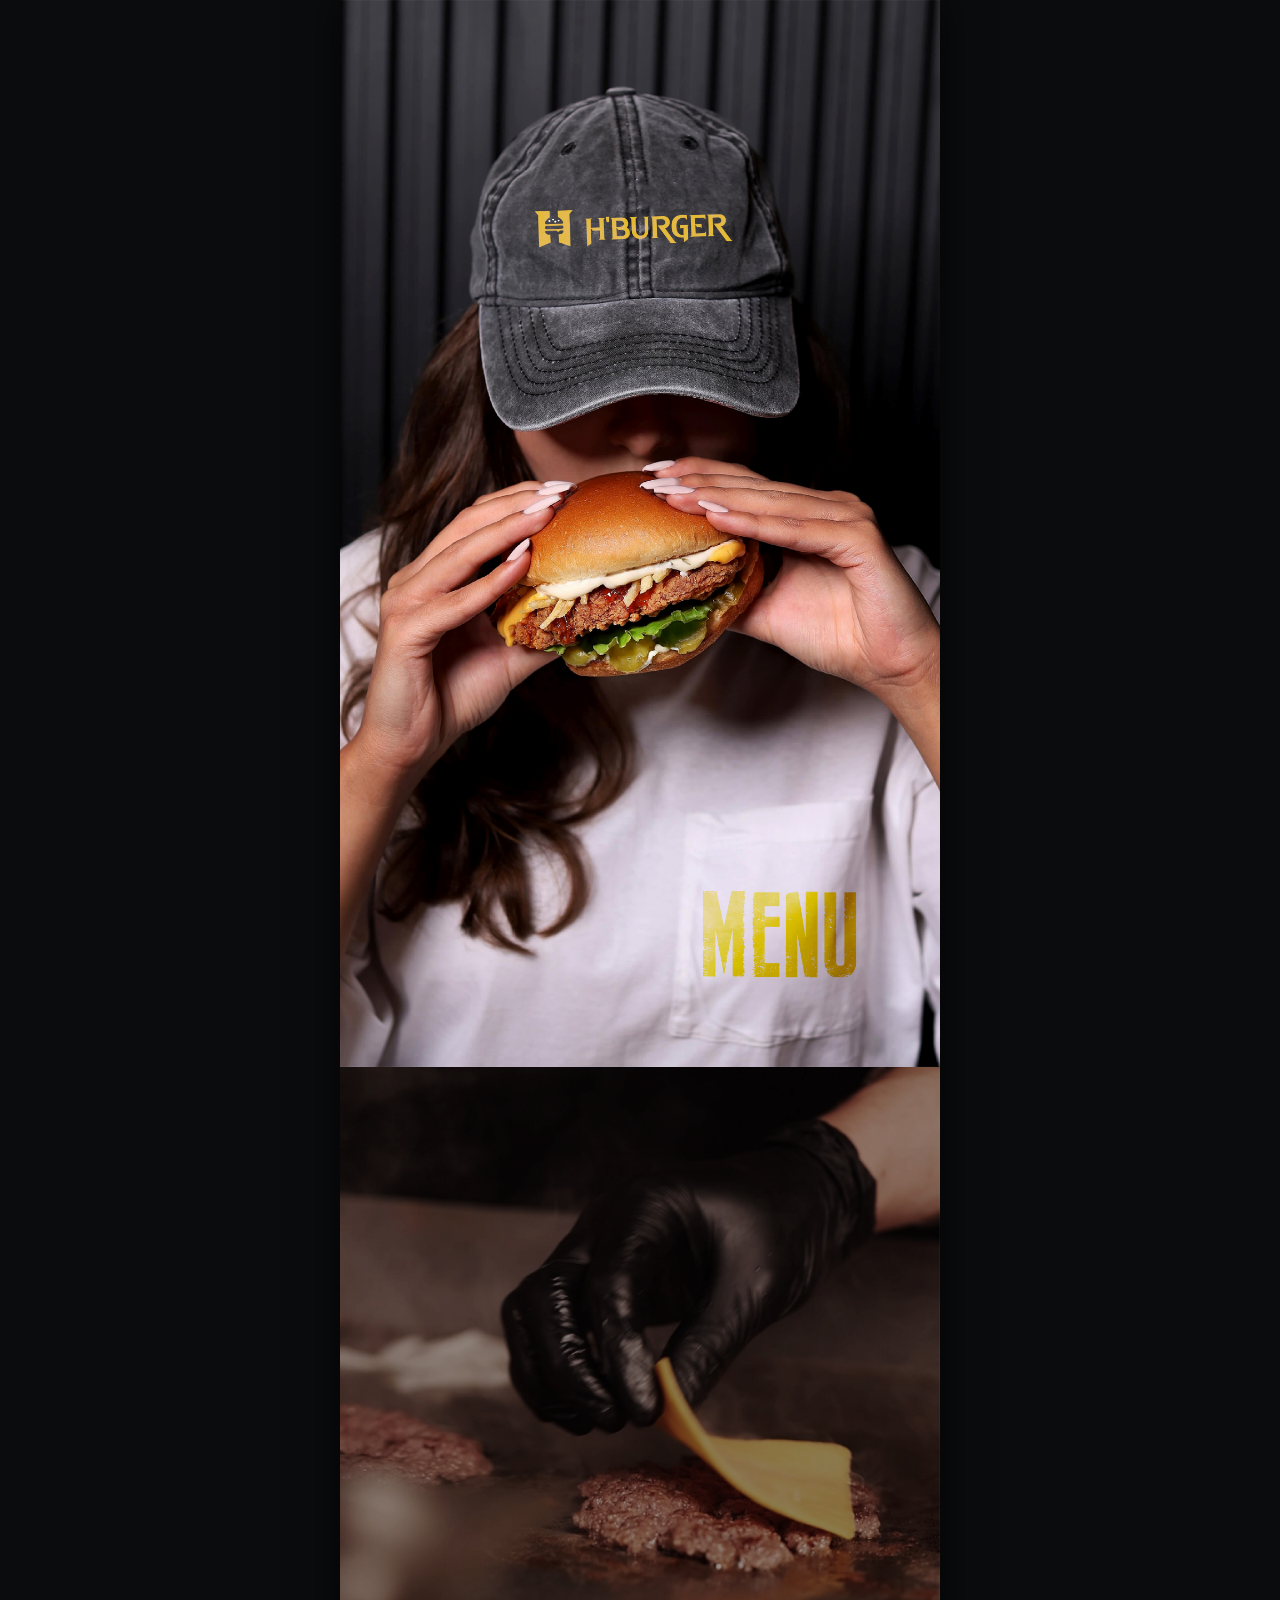
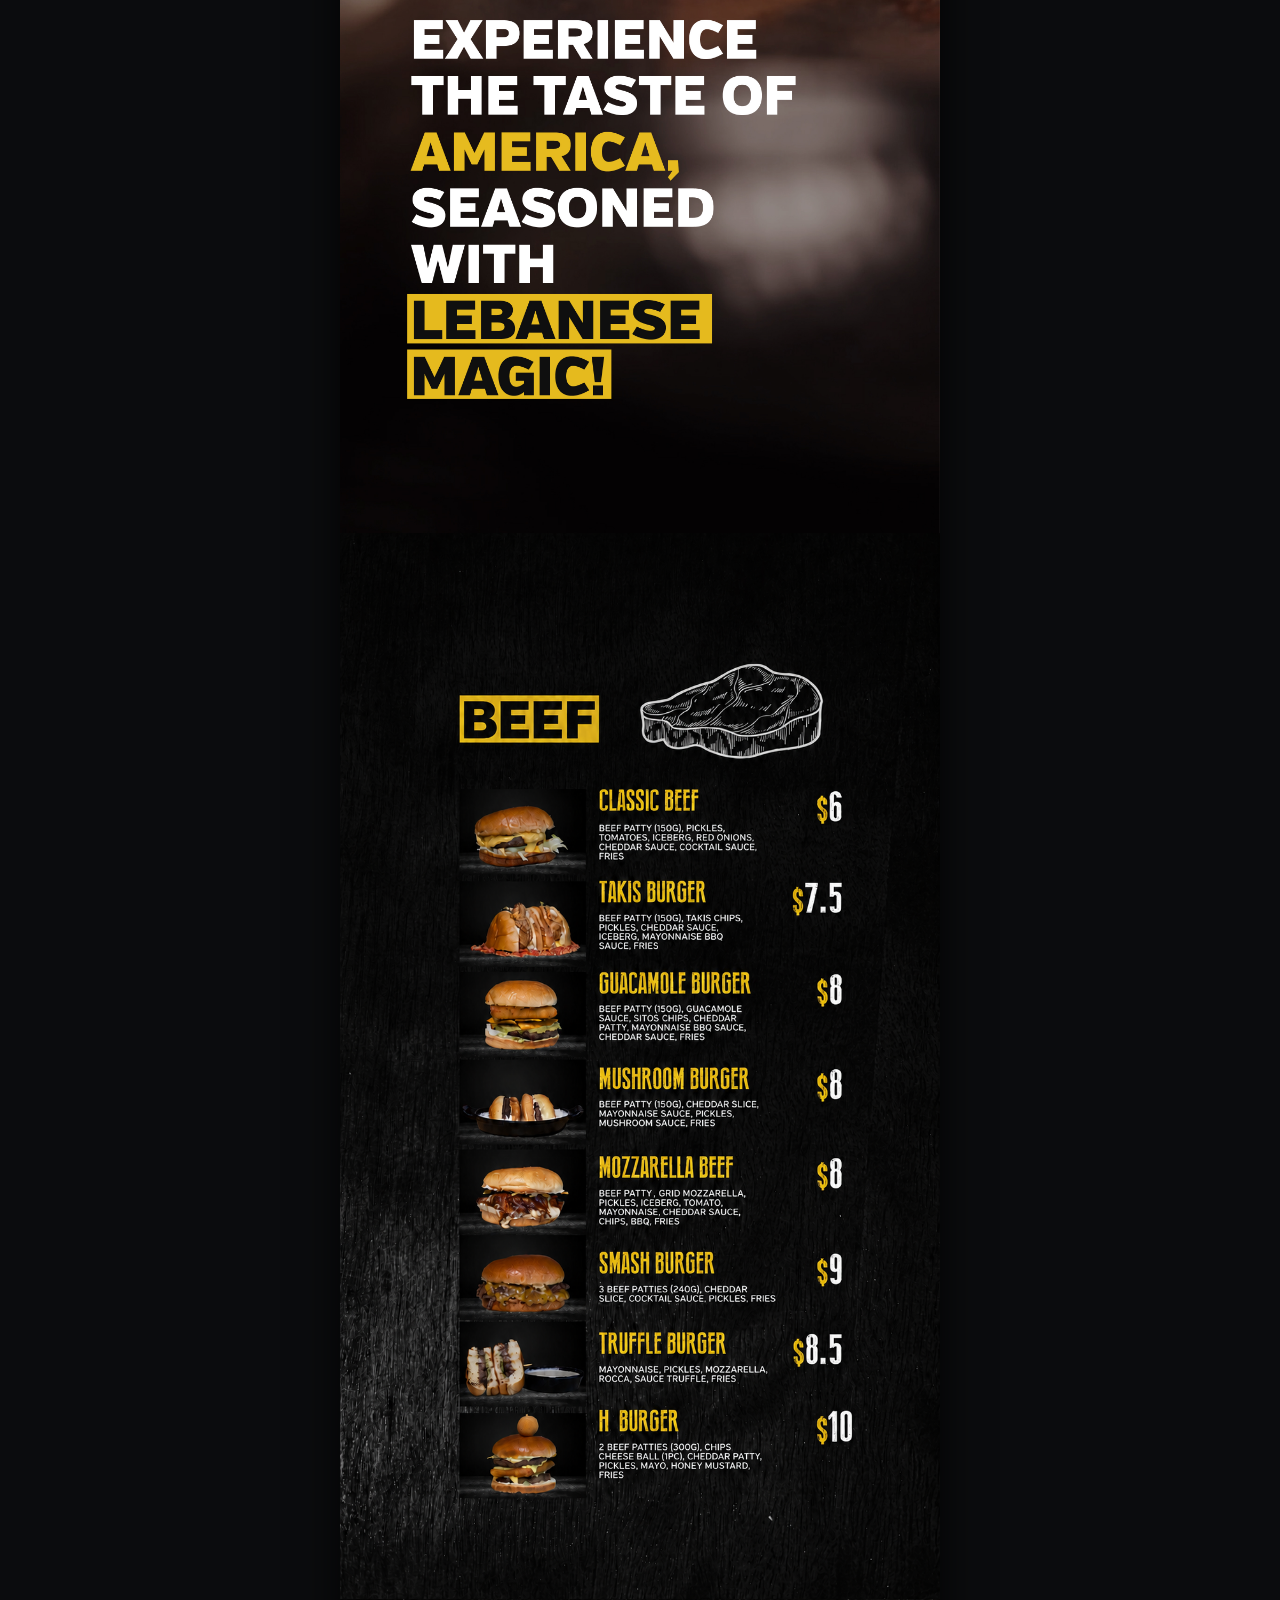
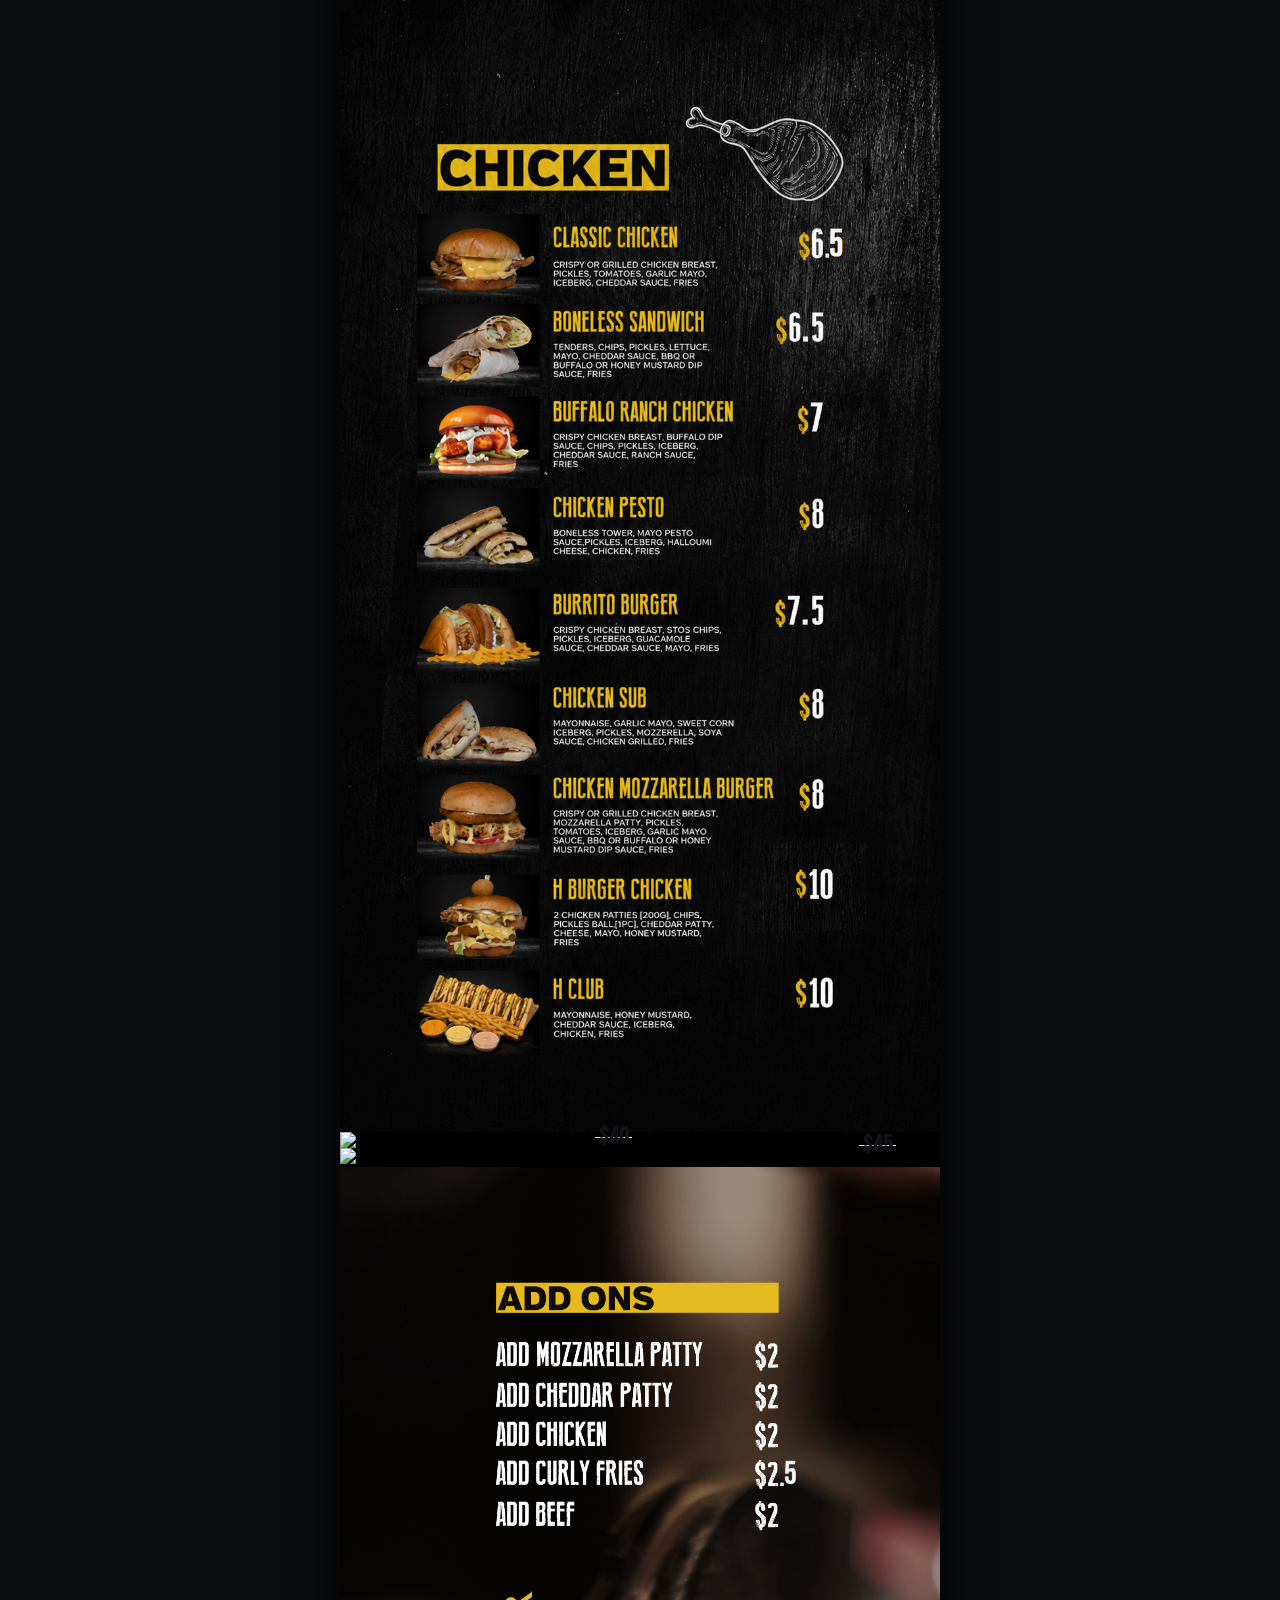
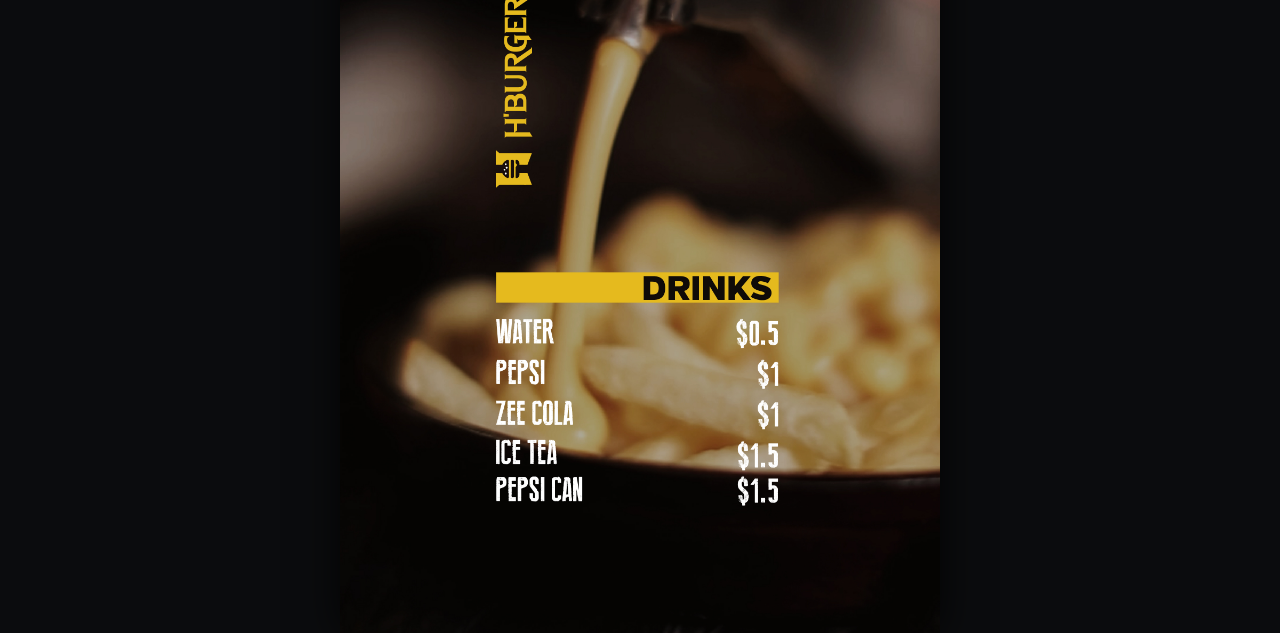
==== index.html @ 58acf90d "Upload H Burger digital menu and table QR generator" ====
<!DOCTYPE html>
<html lang="en">
<head>
  <meta charset="UTF-8">
  <meta name="viewport" content="width=device-width, initial-scale=1.0">
  <title>H BURGER | Menu</title>
  <meta name="description" content="H Burger Menu">
  <link rel="preconnect" href="https://fonts.googleapis.com">
  <link rel="preconnect" href="https://fonts.gstatic.com" crossorigin>
  <link href="https://fonts.googleapis.com/css2?family=Bebas+Neue&display=swap" rel="stylesheet">
  <link rel="stylesheet" href="styles.css">
</head>
<body>

  <!-- Clean Vertical Menu Image Stream -->
  <main class="menu-feed">
    <!-- Story 1 -->
    <img src="images/story-01.jpg.jpeg" alt="H Burger Menu 1" onclick="openZoom(this.src)" loading="eager">
    
    <!-- Story 2 -->
    <img src="images/story-02.jpg.jpeg" alt="H Burger Menu 2" onclick="openZoom(this.src)" loading="eager">
    
    <!-- Story 3: Clean original image -->
    <img src="images/story-03.jpg.jpeg" alt="H Burger Menu 3" onclick="openZoom(this.src)" loading="eager">

    <!-- Story 4: Chicken Section (New high-res picture with native $6.5, $10 prices) -->
    <img src="images/story-04.jpg.jpeg" alt="H Burger Menu 4 (Chicken)" onclick="openZoom(this.src)" loading="eager">
    
    <!-- Story 5: Combos with Happy Box ($40) & Burger Tower ($45) overlays -->
    <div class="img-container">
      <img src="images/story-05.jpg.jpeg" alt="H Burger Menu 5" onclick="openZoom(this.src)" loading="eager">
      <div class="price-overlay hb-price">$40</div>
      <div class="price-overlay bt-price">$45</div>
    </div>

    <!-- Story 6 -->
    <img src="images/story-06.jpg.jpeg" alt="H Burger Menu 6" onclick="openZoom(this.src)" loading="eager">

    <!-- Story 7: Add-ons with ADD CURLY FRIES (.5) overlay -->
    <div class="img-container">
      <img src="images/story-07.jpg.jpeg" alt="H Burger Menu 7" onclick="openZoom(this.src)" loading="eager">
      <div class="curly-fries-dot5">
        <span class="dot">.</span><span class="five">5</span>
      </div>
    </div>
  </main>

  <!-- Tap to Zoom Modal -->
  <div id="zoomModal" class="zoom-modal" onclick="closeZoom()">
    <img id="zoomImg" src="" alt="Menu Zoomed">
  </div>

  <script>
    function openZoom(src) {
      document.getElementById('zoomImg').src = src;
      document.getElementById('zoomModal').style.display = 'flex';
    }
    function closeZoom() {
      document.getElementById('zoomModal').style.display = 'none';
    }
  </script>
</body>
</html>
---- styles.css ----
/* Clean, Mobile-First Seamless Menu Stream */
* {
  margin: 0;
  padding: 0;
  box-sizing: border-box;
}

body {
  background-color: #0b0c0e;
  display: flex;
  justify-content: center;
  align-items: flex-start;
  min-height: 100vh;
  font-family: system-ui, -apple-system, sans-serif;
}

.menu-feed {
  width: 100%;
  max-width: 600px; /* Perfect mobile width preview on desktop */
  display: flex;
  flex-direction: column;
  background-color: #000;
  box-shadow: 0 0 40px rgba(0, 0, 0, 0.8);
}

.menu-feed img {
  width: 100%;
  height: auto;
  display: block;
  cursor: pointer;
  -webkit-tap-highlight-color: transparent;
}

.img-container {
  position: relative;
  width: 100%;
  line-height: 0;
}

.img-container img {
  width: 100%;
  height: auto;
  display: block;
}

/* White Box Price Overlays for Page 5 */
.price-overlay {
  position: absolute;
  background-color: #ffffff;
  color: #121316;
  font-family: 'Bebas Neue', 'Impact', sans-serif;
  font-weight: bold;
  display: flex;
  justify-content: center;
  align-items: center;
  border-radius: 2px;
  line-height: 1;
}

.hb-price {
  left: 42.5%;
  top: 32.8%;
  width: 6.2%;
  height: 3.3%;
  font-size: clamp(12px, 3.2vw, 24px);
}

.bt-price {
  left: 86.5%;
  top: 83.7%;
  width: 6.2%;
  height: 3.3%;
  font-size: clamp(12px, 3.2vw, 24px);
}

/* Curly Fries .5 Overlay for Page 7 */
.curly-fries-dot5 {
  position: absolute;
  left: 73.0%;
  top: 27.8%;
  color: #ffffff;
  font-family: 'Bebas Neue', 'Impact', sans-serif;
  font-size: clamp(16px, 4.2vw, 32px);
  line-height: 1;
  letter-spacing: 0px;
  text-shadow: 0 0 2px rgba(255, 255, 255, 0.4), 1px 1px 2px rgba(0, 0, 0, 0.8);
  pointer-events: none;
  display: flex;
  align-items: flex-end;
}

.curly-fries-dot5 .dot {
  position: relative;
  left: 1px;
  top: -2px;
}

.curly-fries-dot5 .five {
  position: relative;
  top: -4px;
  left: 0px;
}

/* Classic Chicken .5 Overlay for Page 4 */
.classic-chicken-dot5 {
  position: absolute;
  left: 83.6%;
  top: 22.3%;
  color: #ffffff;
  font-family: 'Bebas Neue', 'Impact', sans-serif;
  font-size: clamp(16px, 4.2vw, 32px);
  line-height: 1;
  letter-spacing: 0px;
  text-shadow: 0 0 2px rgba(255, 255, 255, 0.4), 1px 1px 2px rgba(0, 0, 0, 0.8);
  pointer-events: none;
  display: flex;
  align-items: flex-end;
}

.classic-chicken-dot5 .dot {
  position: relative;
  left: 3px;
  top: -1px;
}

.classic-chicken-dot5 .five {
  position: relative;
  top: -1px;
  left: 1px;
  font-size: 1.2em;
}

/* SMASH BURGER $9 Image Overlay for Page 3 */
.menu-feed img.price-9-img {
  position: absolute;
  left: 77.2%;
  top: 66.6%;
  width: 9.5% !important;
  height: auto;
  pointer-events: none;
}

/* H Burger & H Burger Chicken $10 Image Overlays */
.menu-feed img.price-10-img {
  position: absolute;
  left: 73.5%;
  top: 81.0%;
  width: 18.0% !important;
  height: auto;
  pointer-events: none;
}

/* Lightbox Modal for Tap to Zoom */
.zoom-modal {
  display: none;
  position: fixed;
  top: 0;
  left: 0;
  width: 100vw;
  height: 100vh;
  background: rgba(0, 0, 0, 0.95);
  z-index: 9999;
  justify-content: center;
  align-items: center;
  padding: 10px;
}

.zoom-modal img {
  max-width: 100%;
  max-height: 98vh;
  object-fit: contain;
  border-radius: 4px;
}
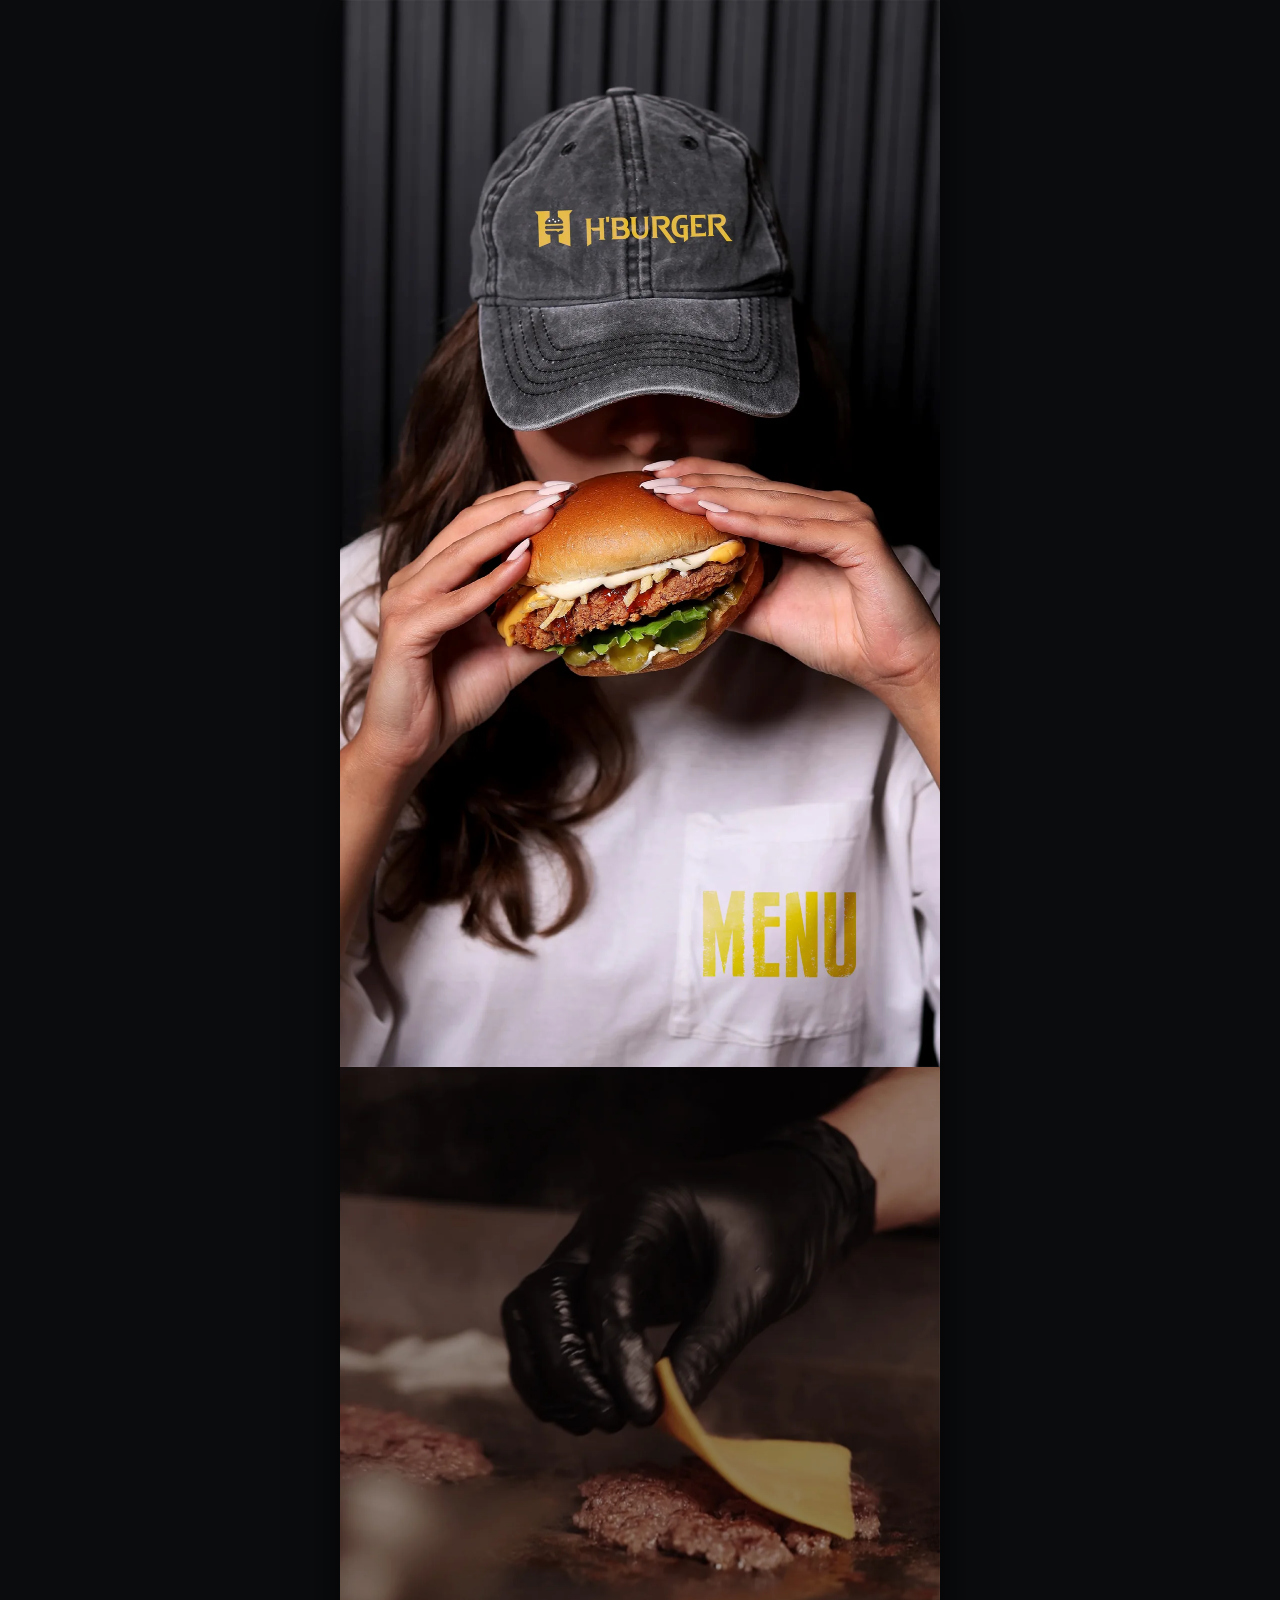
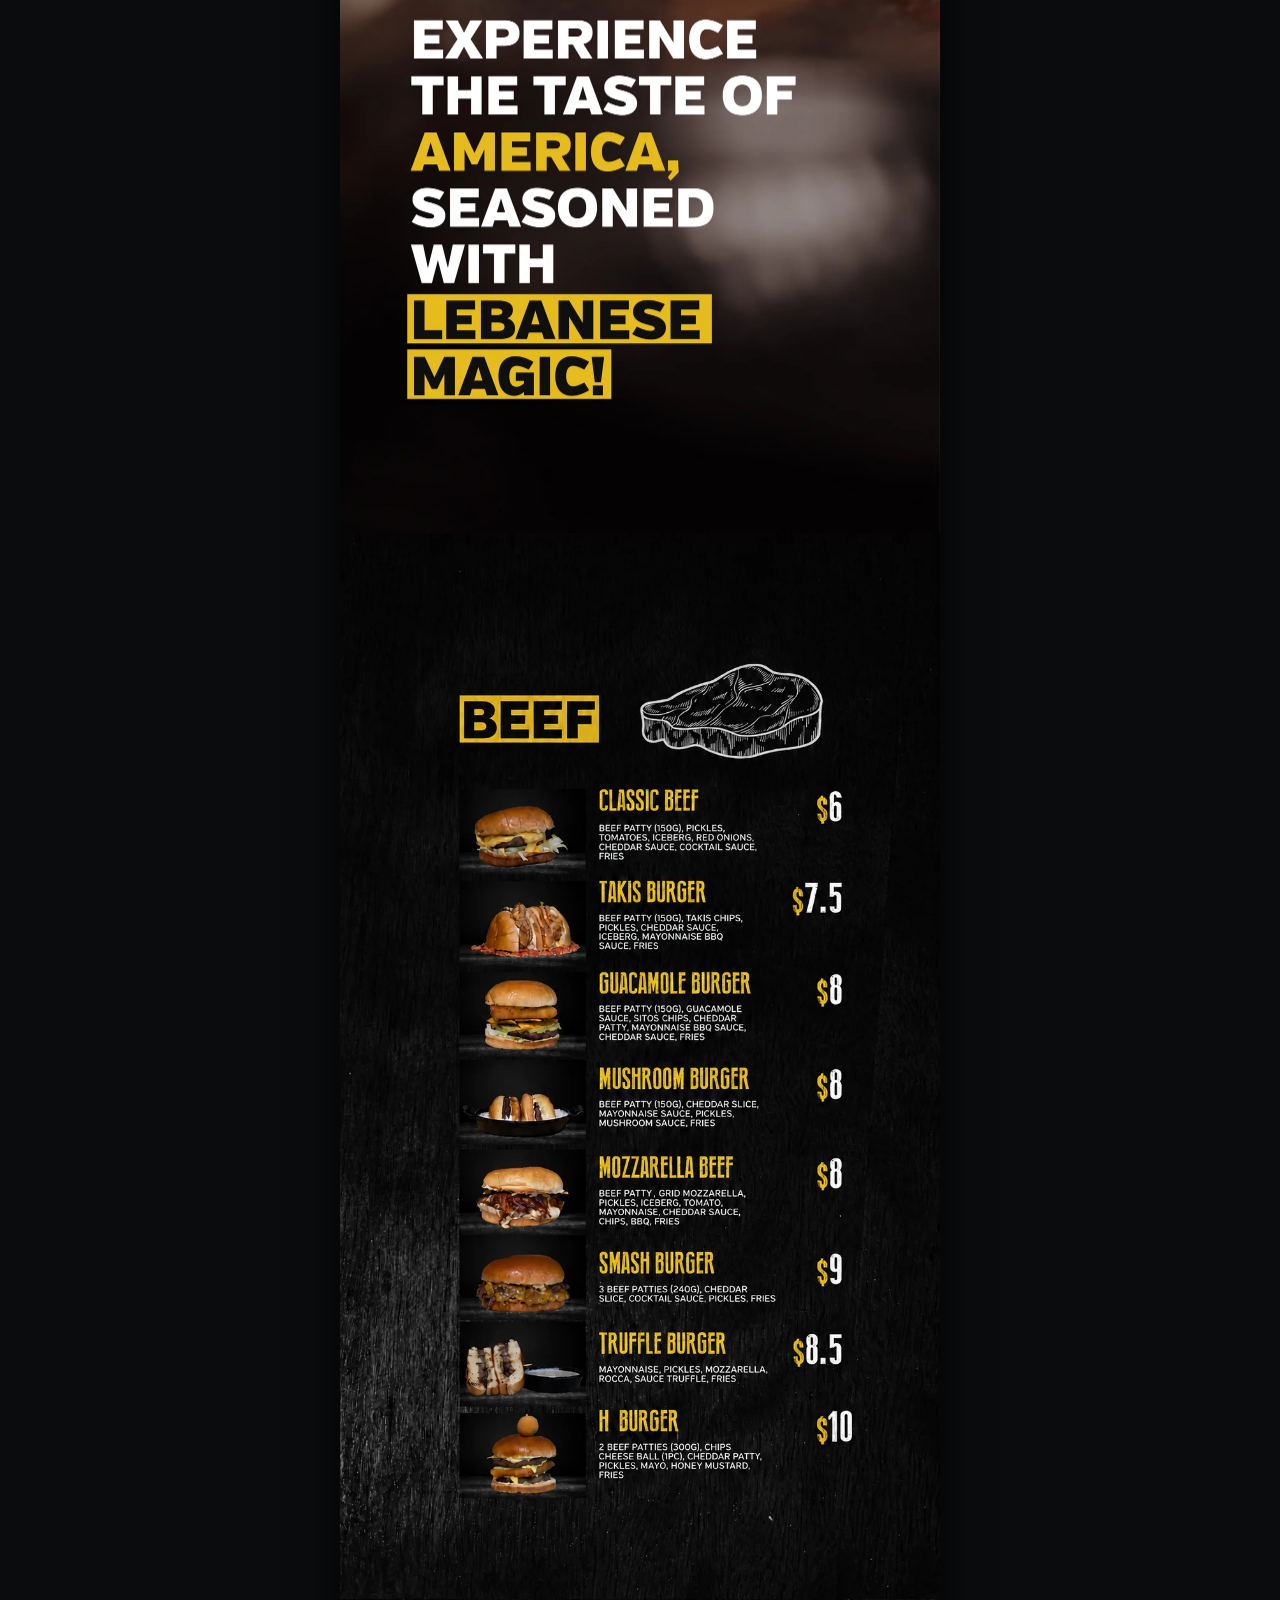
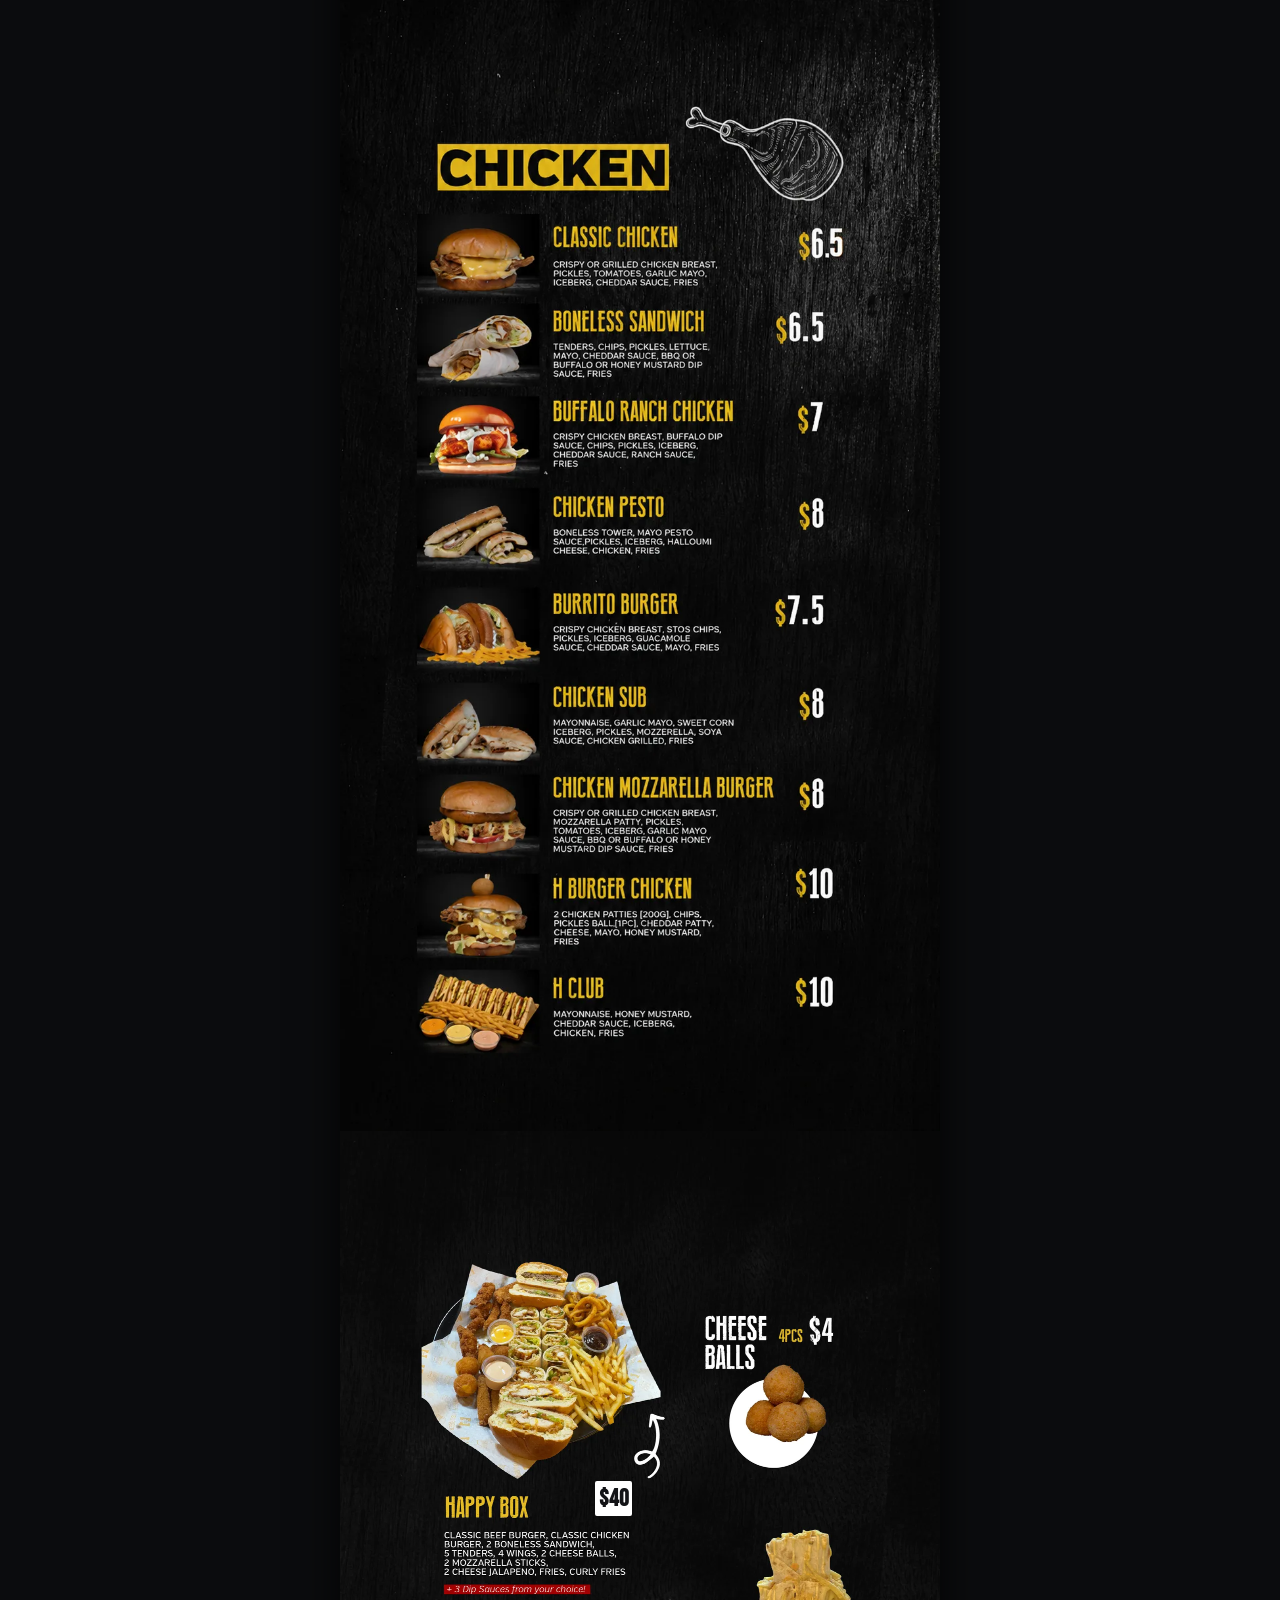
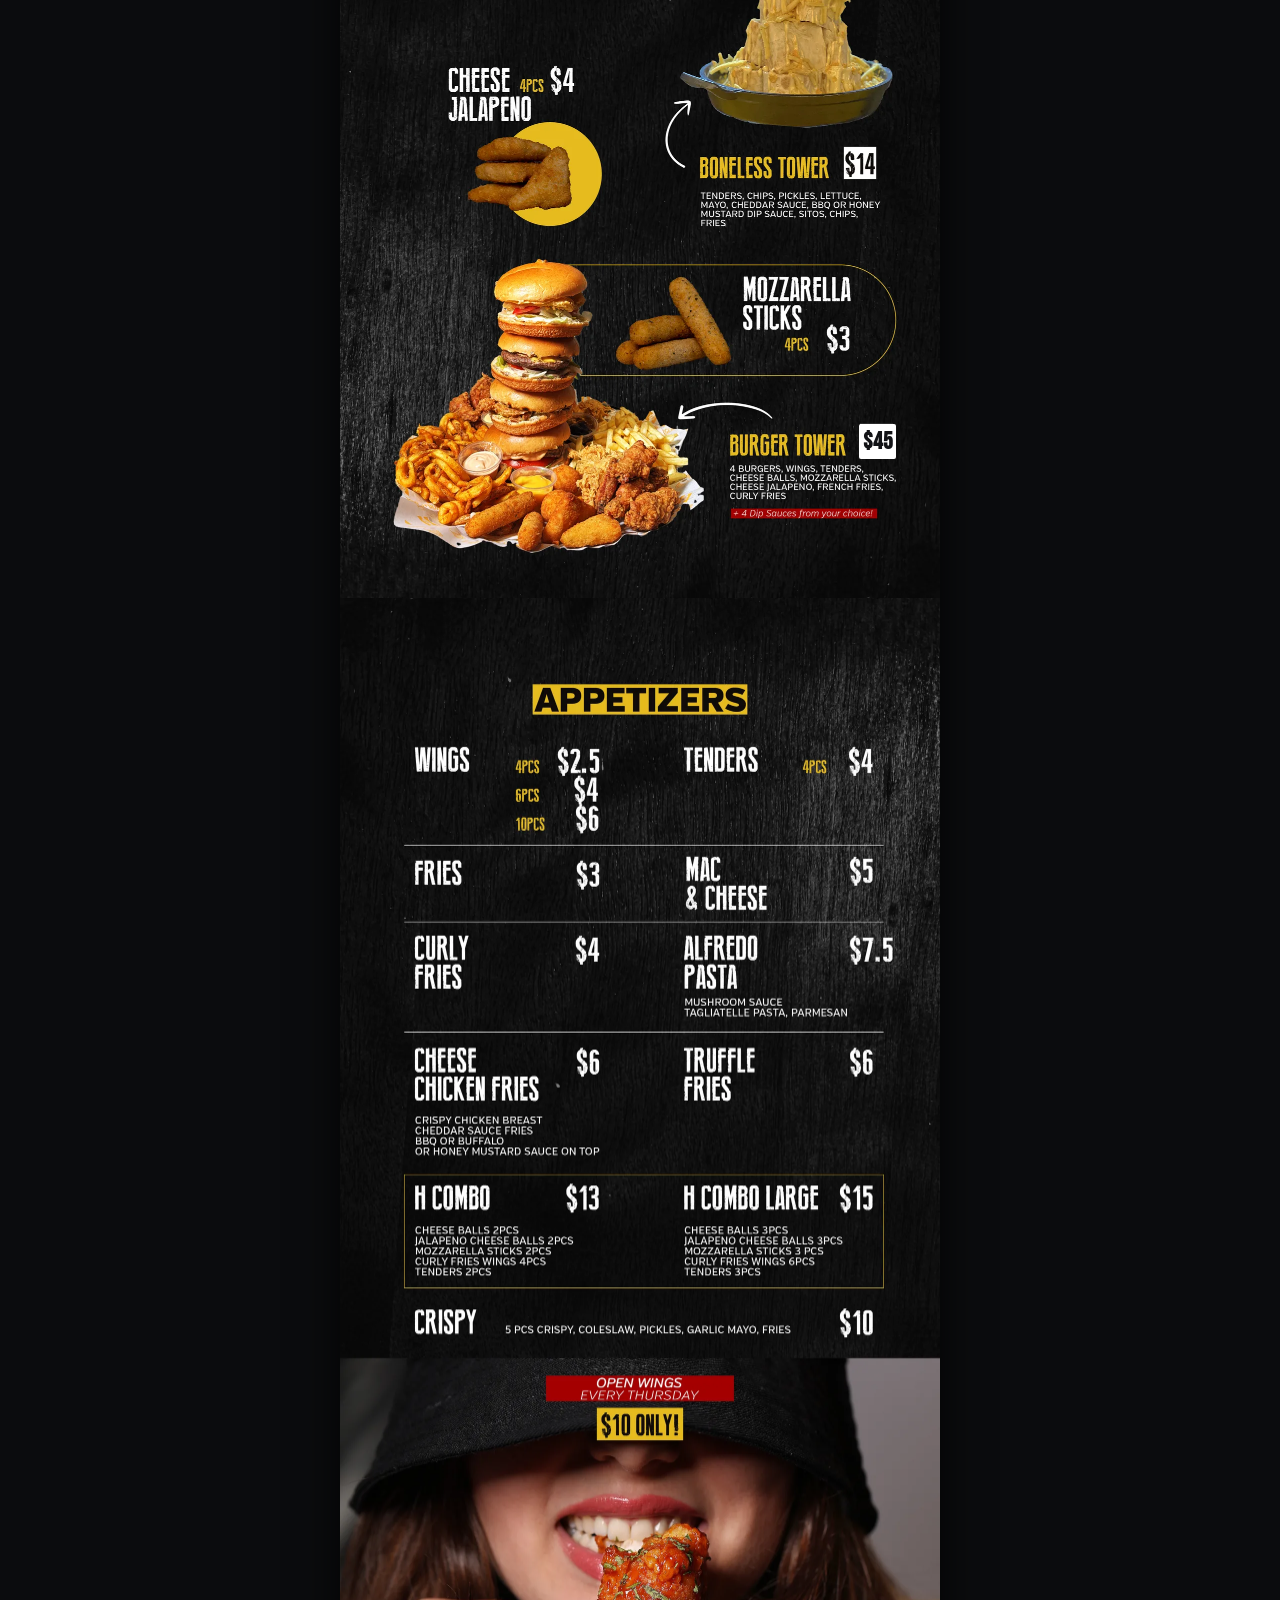
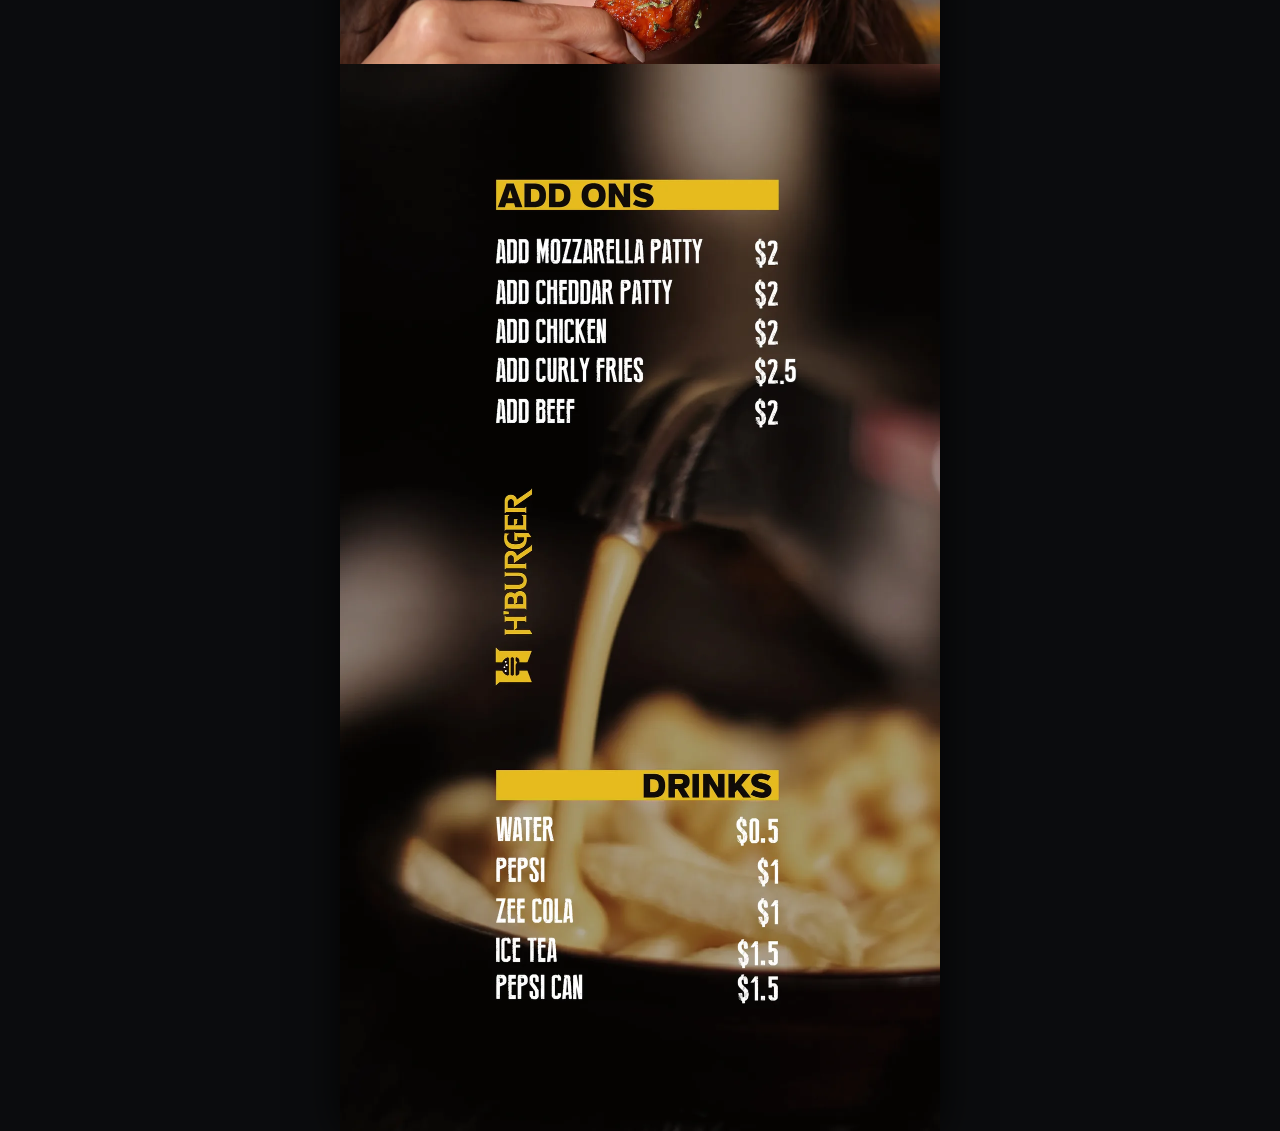
==== commit c6295e61: "Optimize images to WebP (94% size reduction from 21MB to 1.2MB for instant mobile load)" ====
--- a/index.html
+++ b/index.html
@@ -9,36 +9,40 @@
   <link rel="preconnect" href="https://fonts.gstatic.com" crossorigin>
   <link href="https://fonts.googleapis.com/css2?family=Bebas+Neue&display=swap" rel="stylesheet">
   <link rel="stylesheet" href="styles.css">
+  
+  <!-- Preload top images for instant loading -->
+  <link rel="preload" as="image" href="images/story-01.webp">
+  <link rel="preload" as="image" href="images/story-02.webp">
 </head>
 <body>
 
-  <!-- Clean Vertical Menu Image Stream -->
+  <!-- Super-fast Vertical Menu Feed -->
   <main class="menu-feed">
     <!-- Story 1 -->
-    <img src="images/story-01.jpg.jpeg" alt="H Burger Menu 1" onclick="openZoom(this.src)" loading="eager">
+    <img src="images/story-01.webp" alt="H Burger Menu 1" onclick="openZoom(this.src)" loading="eager">
     
     <!-- Story 2 -->
-    <img src="images/story-02.jpg.jpeg" alt="H Burger Menu 2" onclick="openZoom(this.src)" loading="eager">
+    <img src="images/story-02.webp" alt="H Burger Menu 2" onclick="openZoom(this.src)" loading="eager">
     
-    <!-- Story 3: Clean original image -->
-    <img src="images/story-03.jpg.jpeg" alt="H Burger Menu 3" onclick="openZoom(this.src)" loading="eager">
+    <!-- Story 3: Beef Burgers -->
+    <img src="images/story-03.webp" alt="H Burger Menu 3" onclick="openZoom(this.src)" loading="lazy">
 
-    <!-- Story 4: Chicken Section (New high-res picture with native $6.5, $10 prices) -->
-    <img src="images/story-04.jpg.jpeg" alt="H Burger Menu 4 (Chicken)" onclick="openZoom(this.src)" loading="eager">
+    <!-- Story 4: Chicken Section -->
+    <img src="images/story-04.webp" alt="H Burger Menu 4 (Chicken)" onclick="openZoom(this.src)" loading="lazy">
     
     <!-- Story 5: Combos with Happy Box ($40) & Burger Tower ($45) overlays -->
     <div class="img-container">
-      <img src="images/story-05.jpg.jpeg" alt="H Burger Menu 5" onclick="openZoom(this.src)" loading="eager">
+      <img src="images/story-05.webp" alt="H Burger Menu 5" onclick="openZoom(this.src)" loading="lazy">
       <div class="price-overlay hb-price">$40</div>
       <div class="price-overlay bt-price">$45</div>
     </div>
 
     <!-- Story 6 -->
-    <img src="images/story-06.jpg.jpeg" alt="H Burger Menu 6" onclick="openZoom(this.src)" loading="eager">
+    <img src="images/story-06.webp" alt="H Burger Menu 6" onclick="openZoom(this.src)" loading="lazy">
 
     <!-- Story 7: Add-ons with ADD CURLY FRIES (.5) overlay -->
     <div class="img-container">
-      <img src="images/story-07.jpg.jpeg" alt="H Burger Menu 7" onclick="openZoom(this.src)" loading="eager">
+      <img src="images/story-07.webp" alt="H Burger Menu 7" onclick="openZoom(this.src)" loading="lazy">
       <div class="curly-fries-dot5">
         <span class="dot">.</span><span class="five">5</span>
       </div>
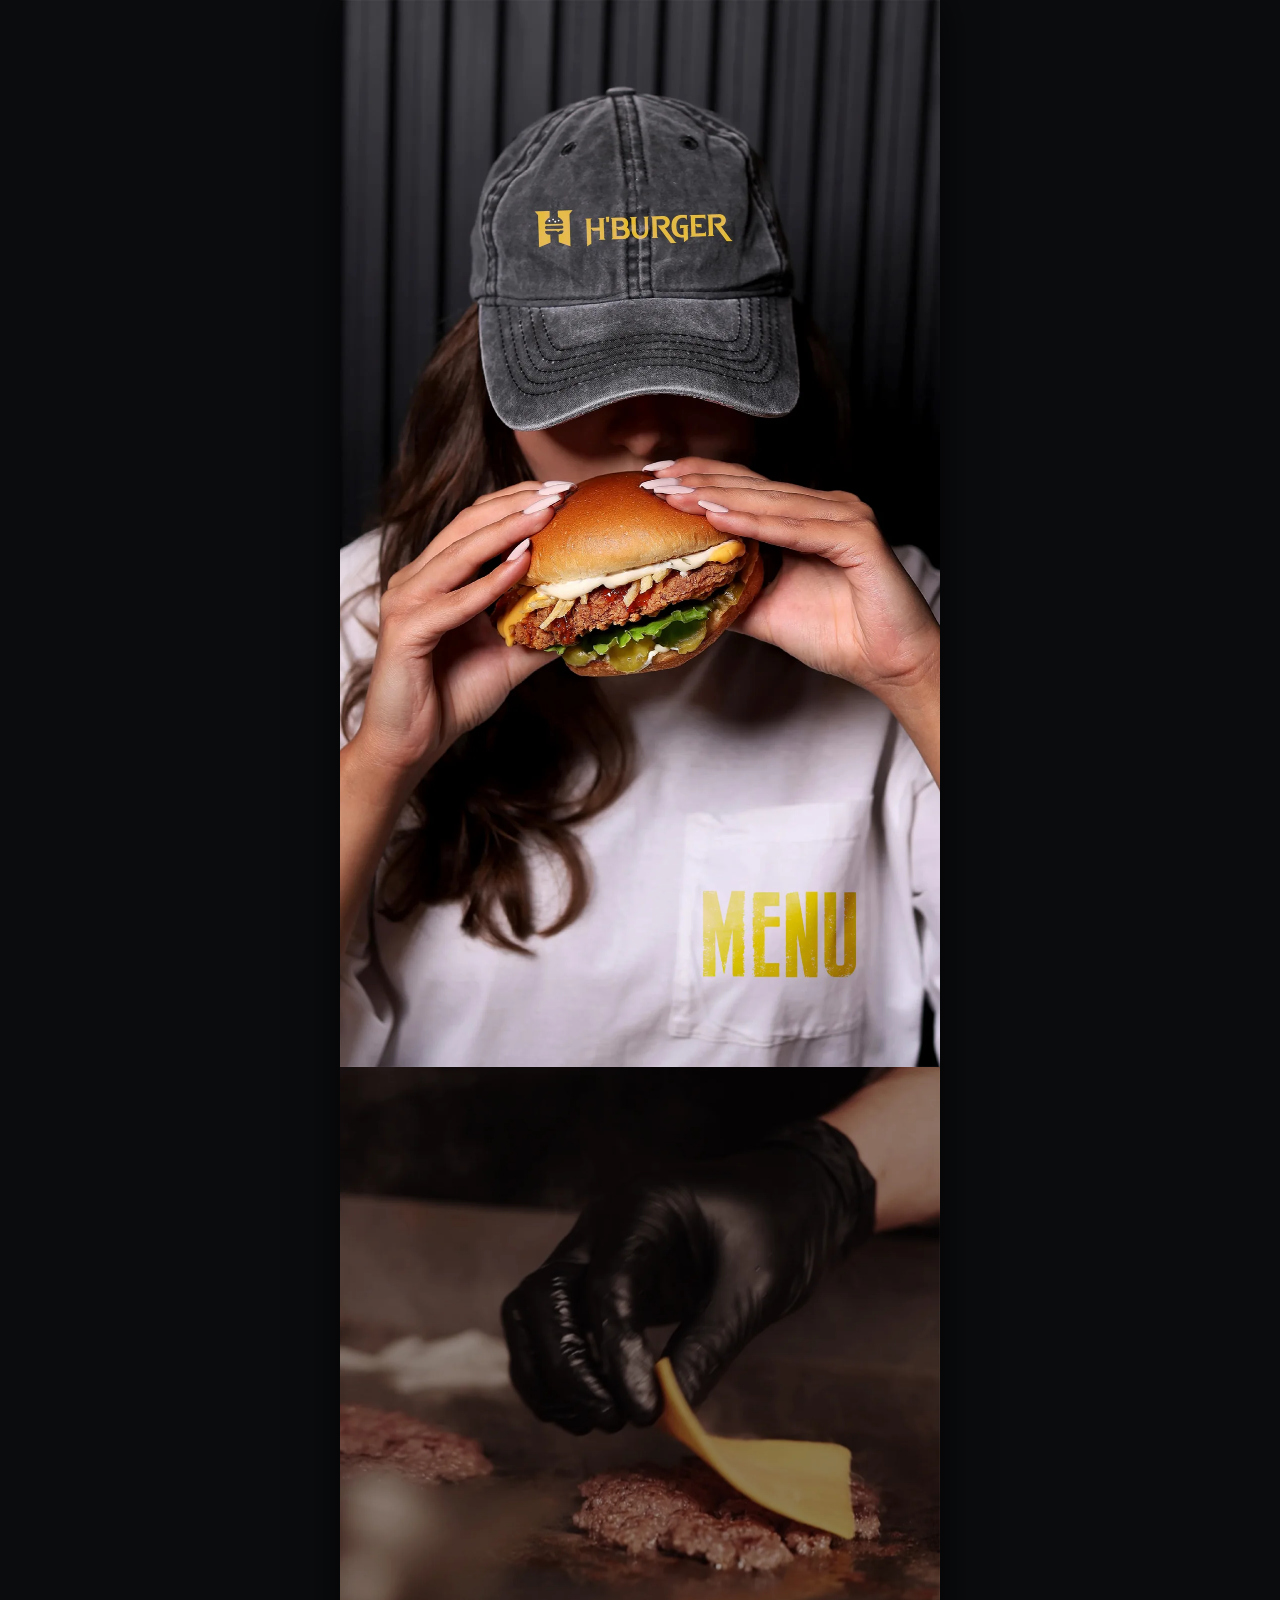
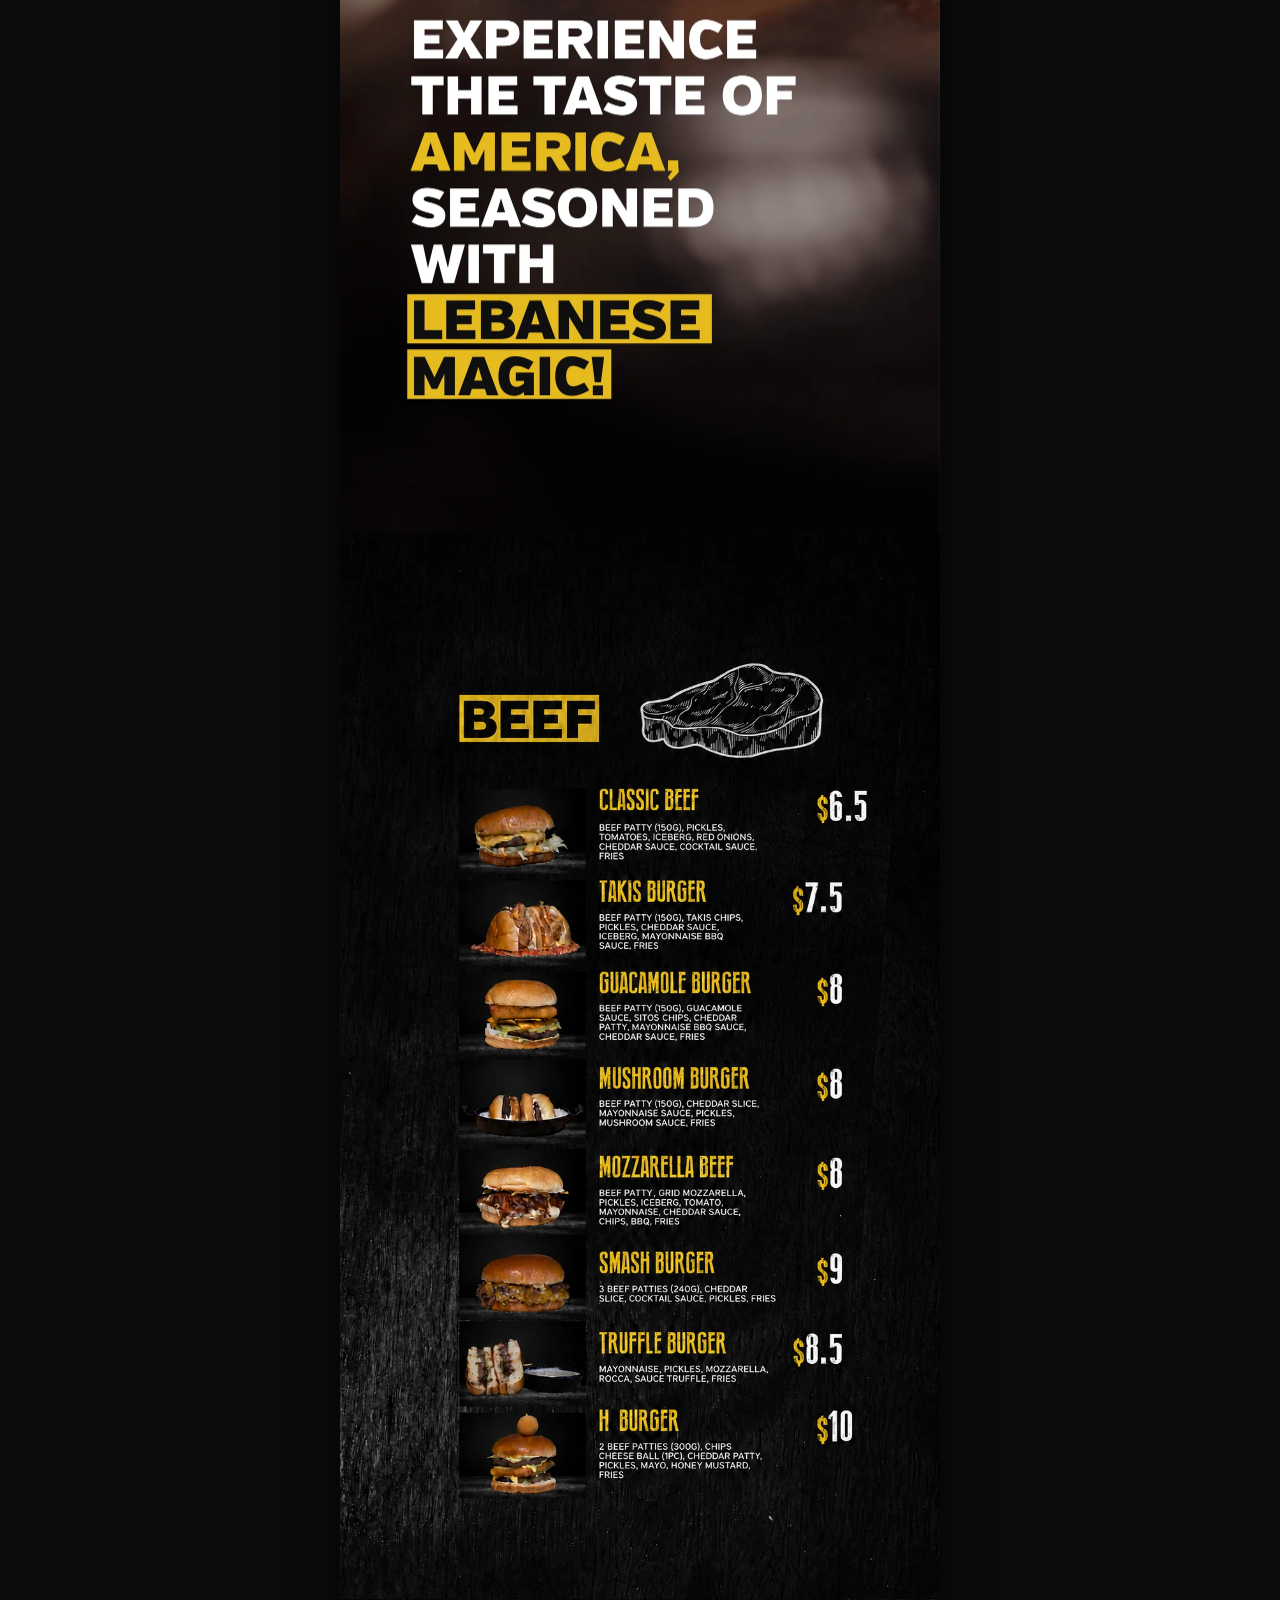
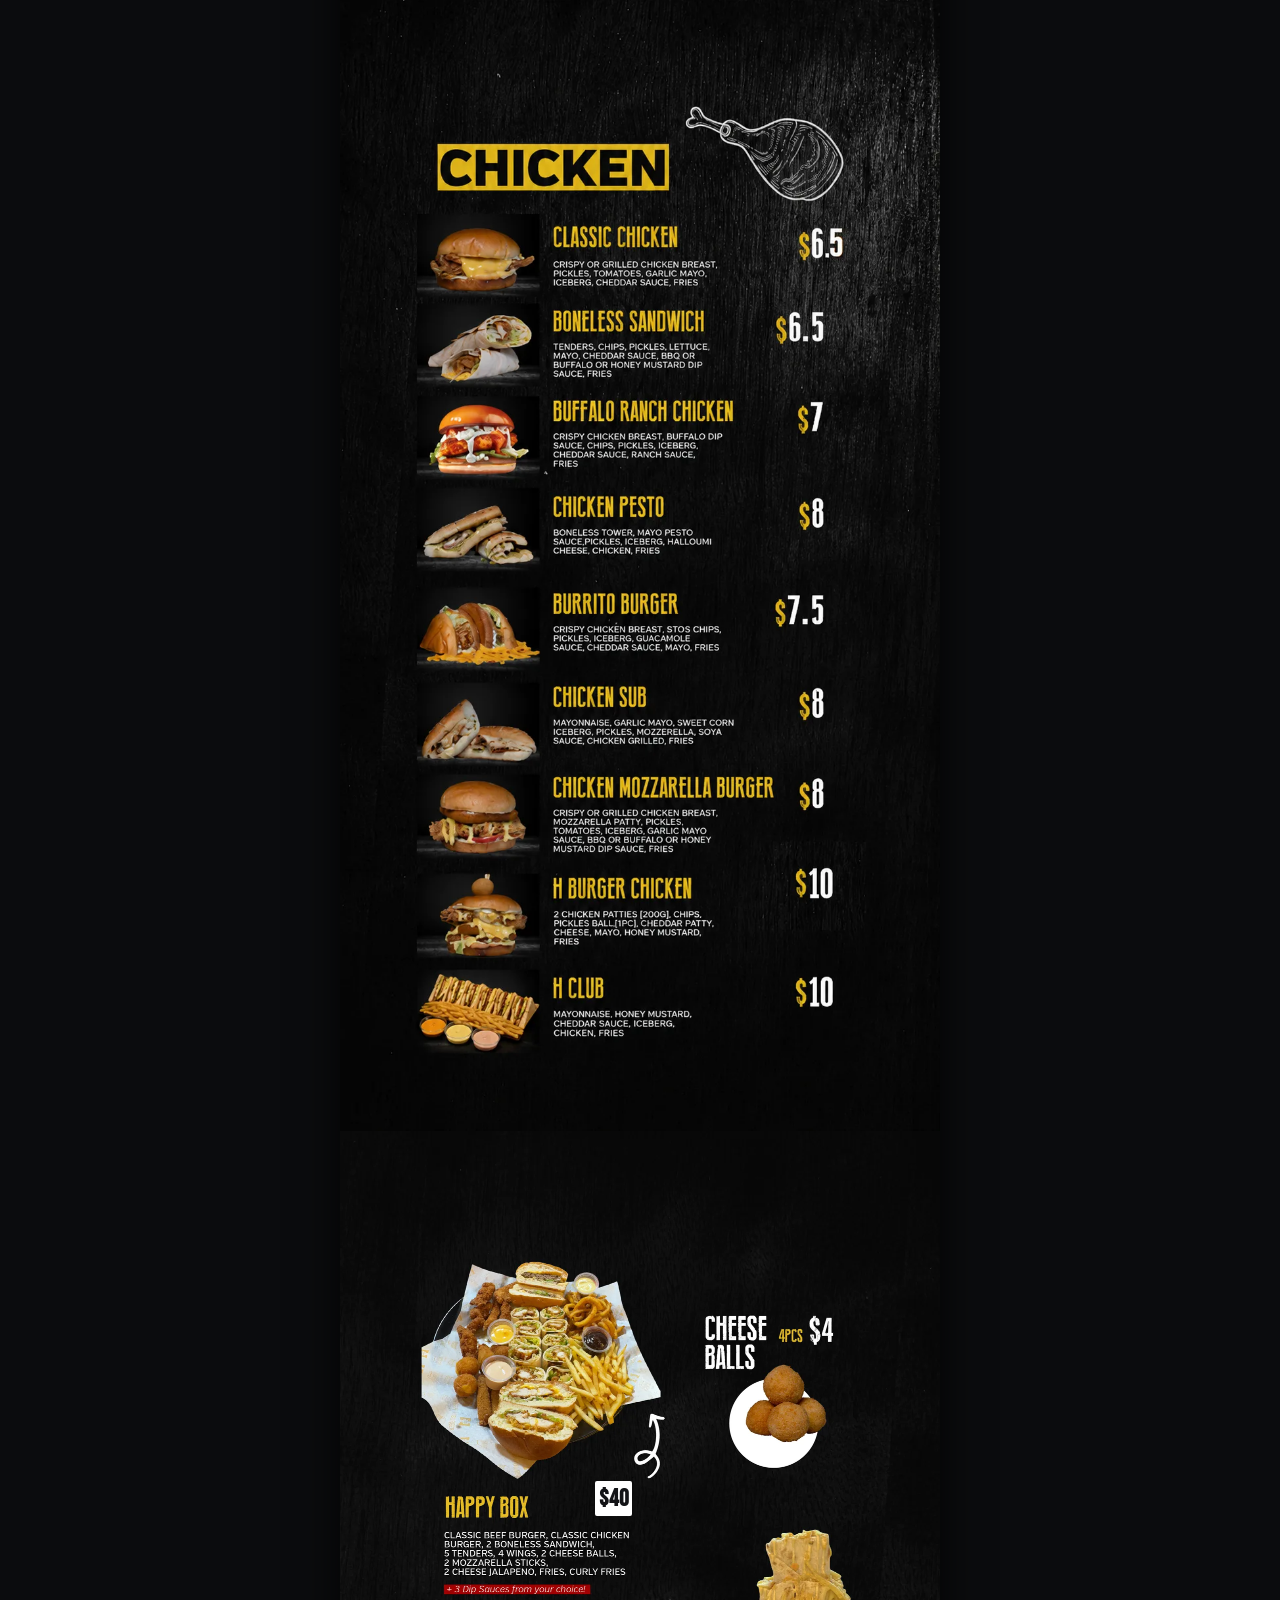
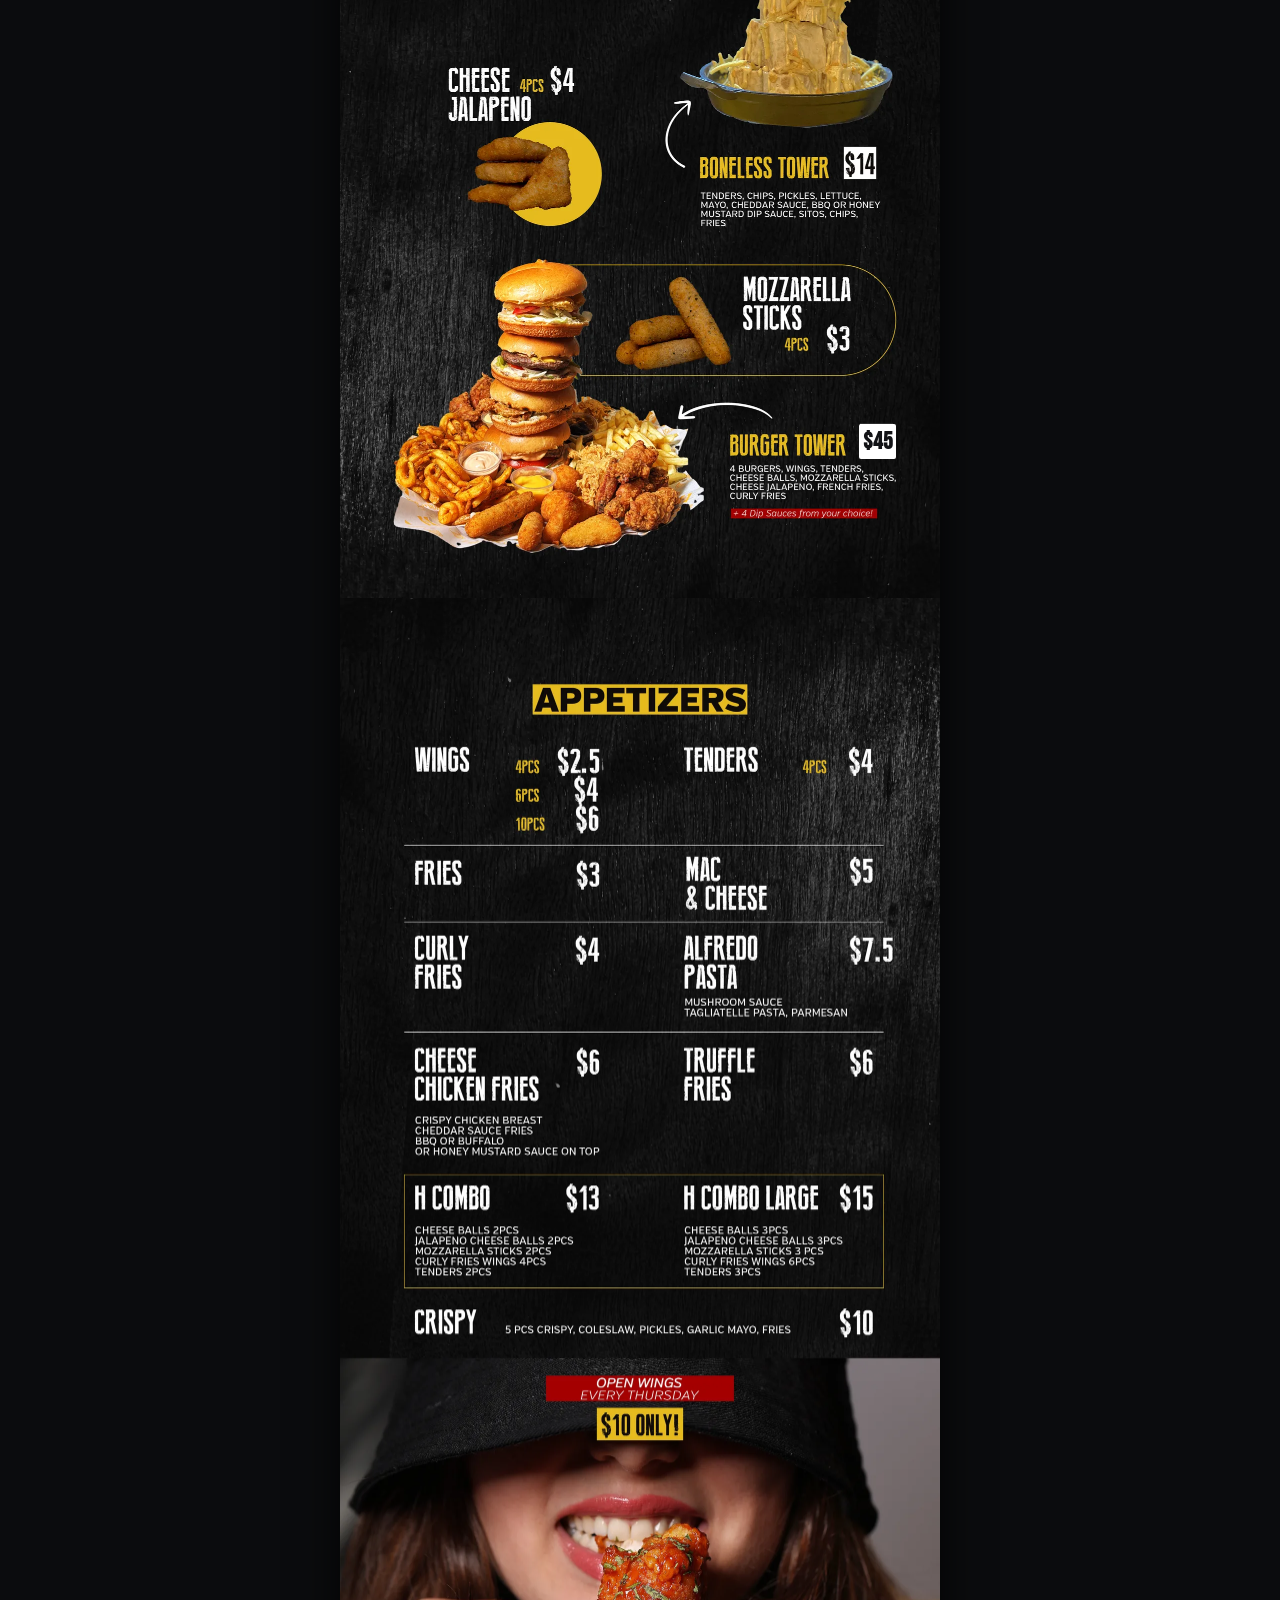
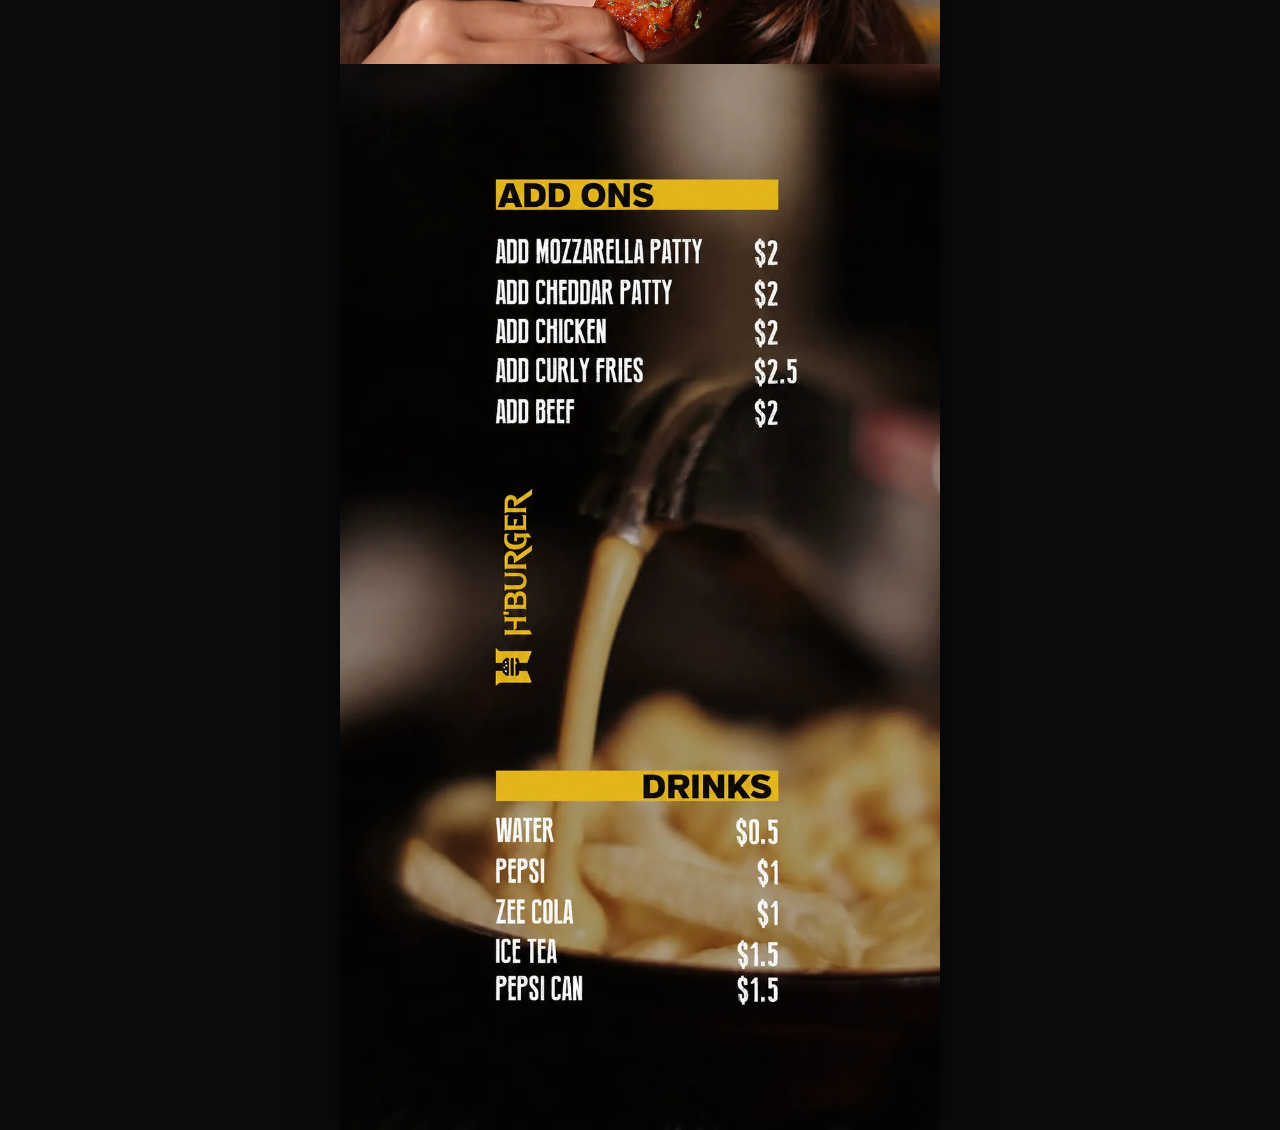
==== commit d5161be6: "Update story-07 with clean native .5 price image" ====
--- a/index.html
+++ b/index.html
@@ -24,11 +24,11 @@
     <!-- Story 2 -->
     <img src="images/story-02.webp" alt="H Burger Menu 2" onclick="openZoom(this.src)" loading="eager">
     
-    <!-- Story 3: Beef Burgers -->
+    <!-- Story 3 -->
     <img src="images/story-03.webp" alt="H Burger Menu 3" onclick="openZoom(this.src)" loading="lazy">
 
     <!-- Story 4: Chicken Section -->
-    <img src="images/story-04.webp" alt="H Burger Menu 4 (Chicken)" onclick="openZoom(this.src)" loading="lazy">
+    <img src="images/story-04.webp" alt="H Burger Menu 4" onclick="openZoom(this.src)" loading="lazy">
     
     <!-- Story 5: Combos with Happy Box ($40) & Burger Tower ($45) overlays -->
     <div class="img-container">
@@ -40,13 +40,8 @@
     <!-- Story 6 -->
     <img src="images/story-06.webp" alt="H Burger Menu 6" onclick="openZoom(this.src)" loading="lazy">
 
-    <!-- Story 7: Add-ons with ADD CURLY FRIES (.5) overlay -->
-    <div class="img-container">
-      <img src="images/story-07.webp" alt="H Burger Menu 7" onclick="openZoom(this.src)" loading="lazy">
-      <div class="curly-fries-dot5">
-        <span class="dot">.</span><span class="five">5</span>
-      </div>
-    </div>
+    <!-- Story 7: Clean Add-ons with native $2.5 price -->
+    <img src="images/story-07.webp" alt="H Burger Menu 7" onclick="openZoom(this.src)" loading="lazy">
   </main>
 
   <!-- Tap to Zoom Modal -->
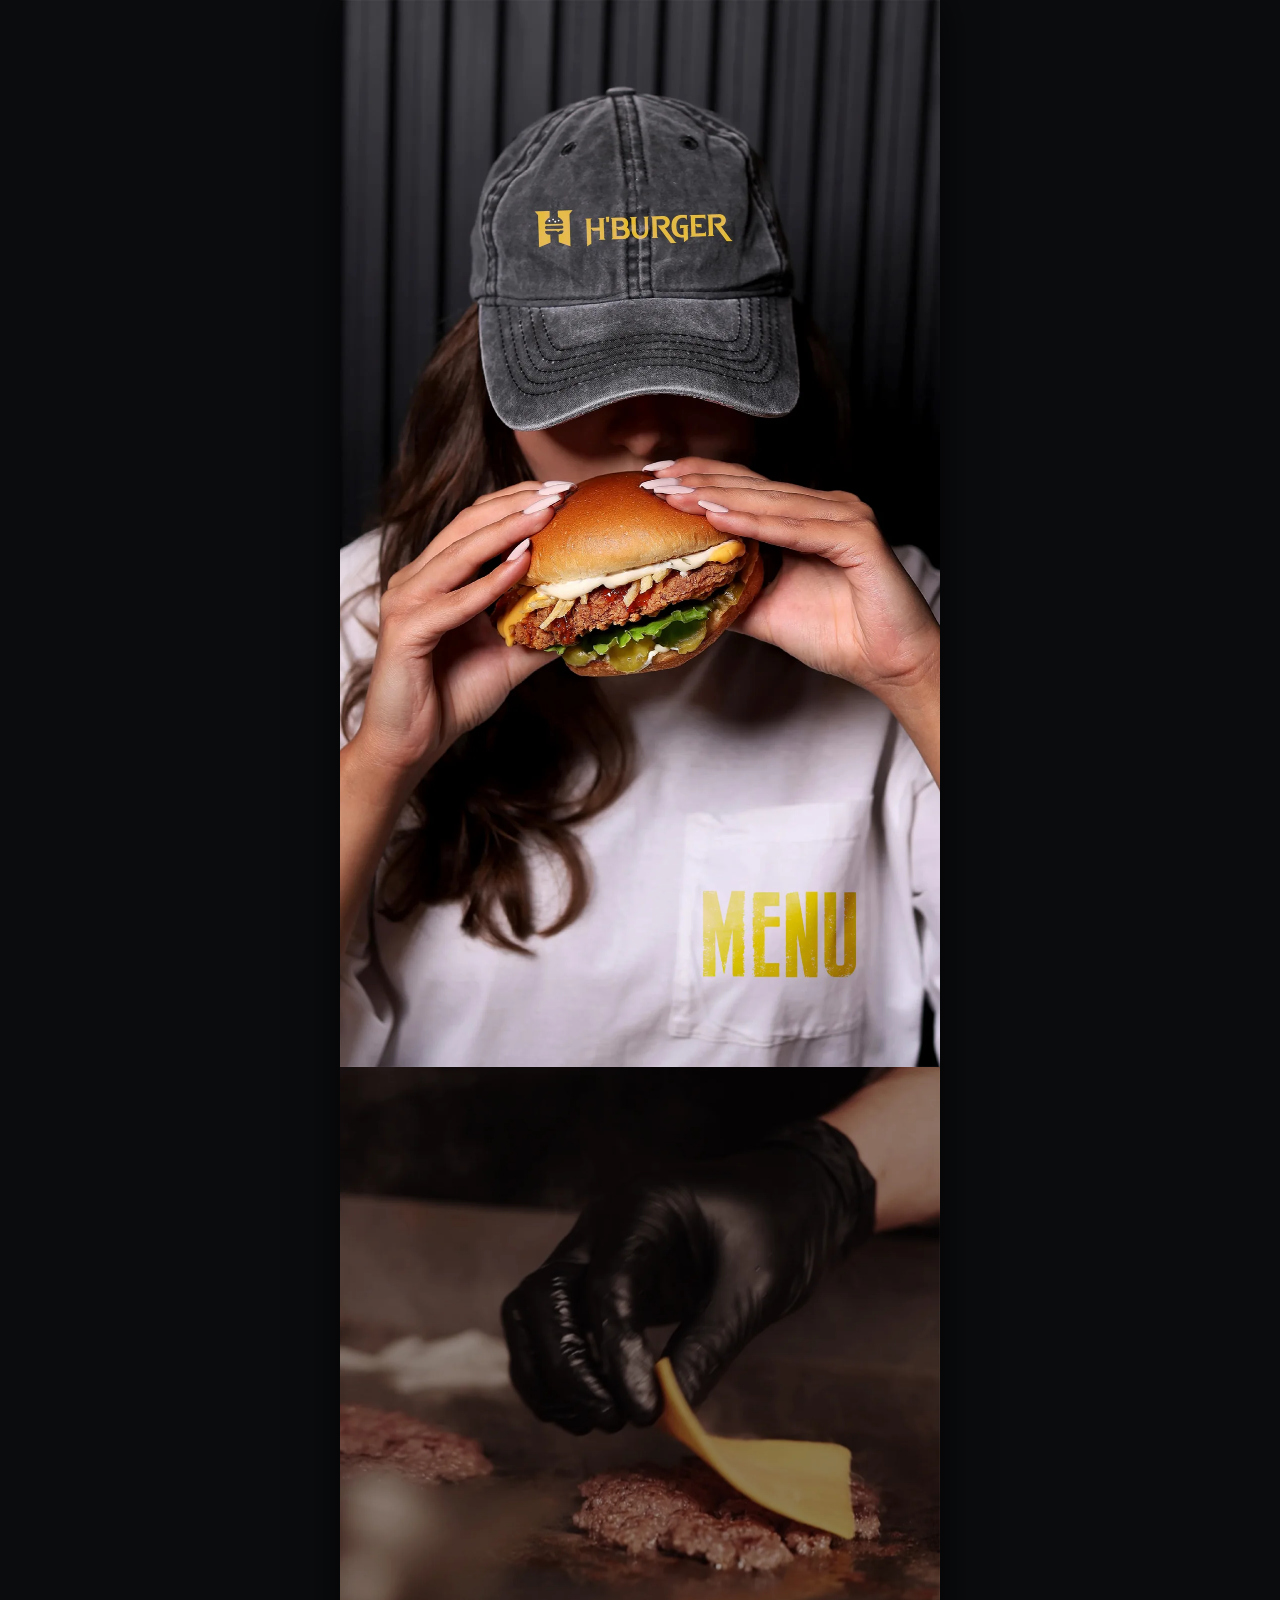
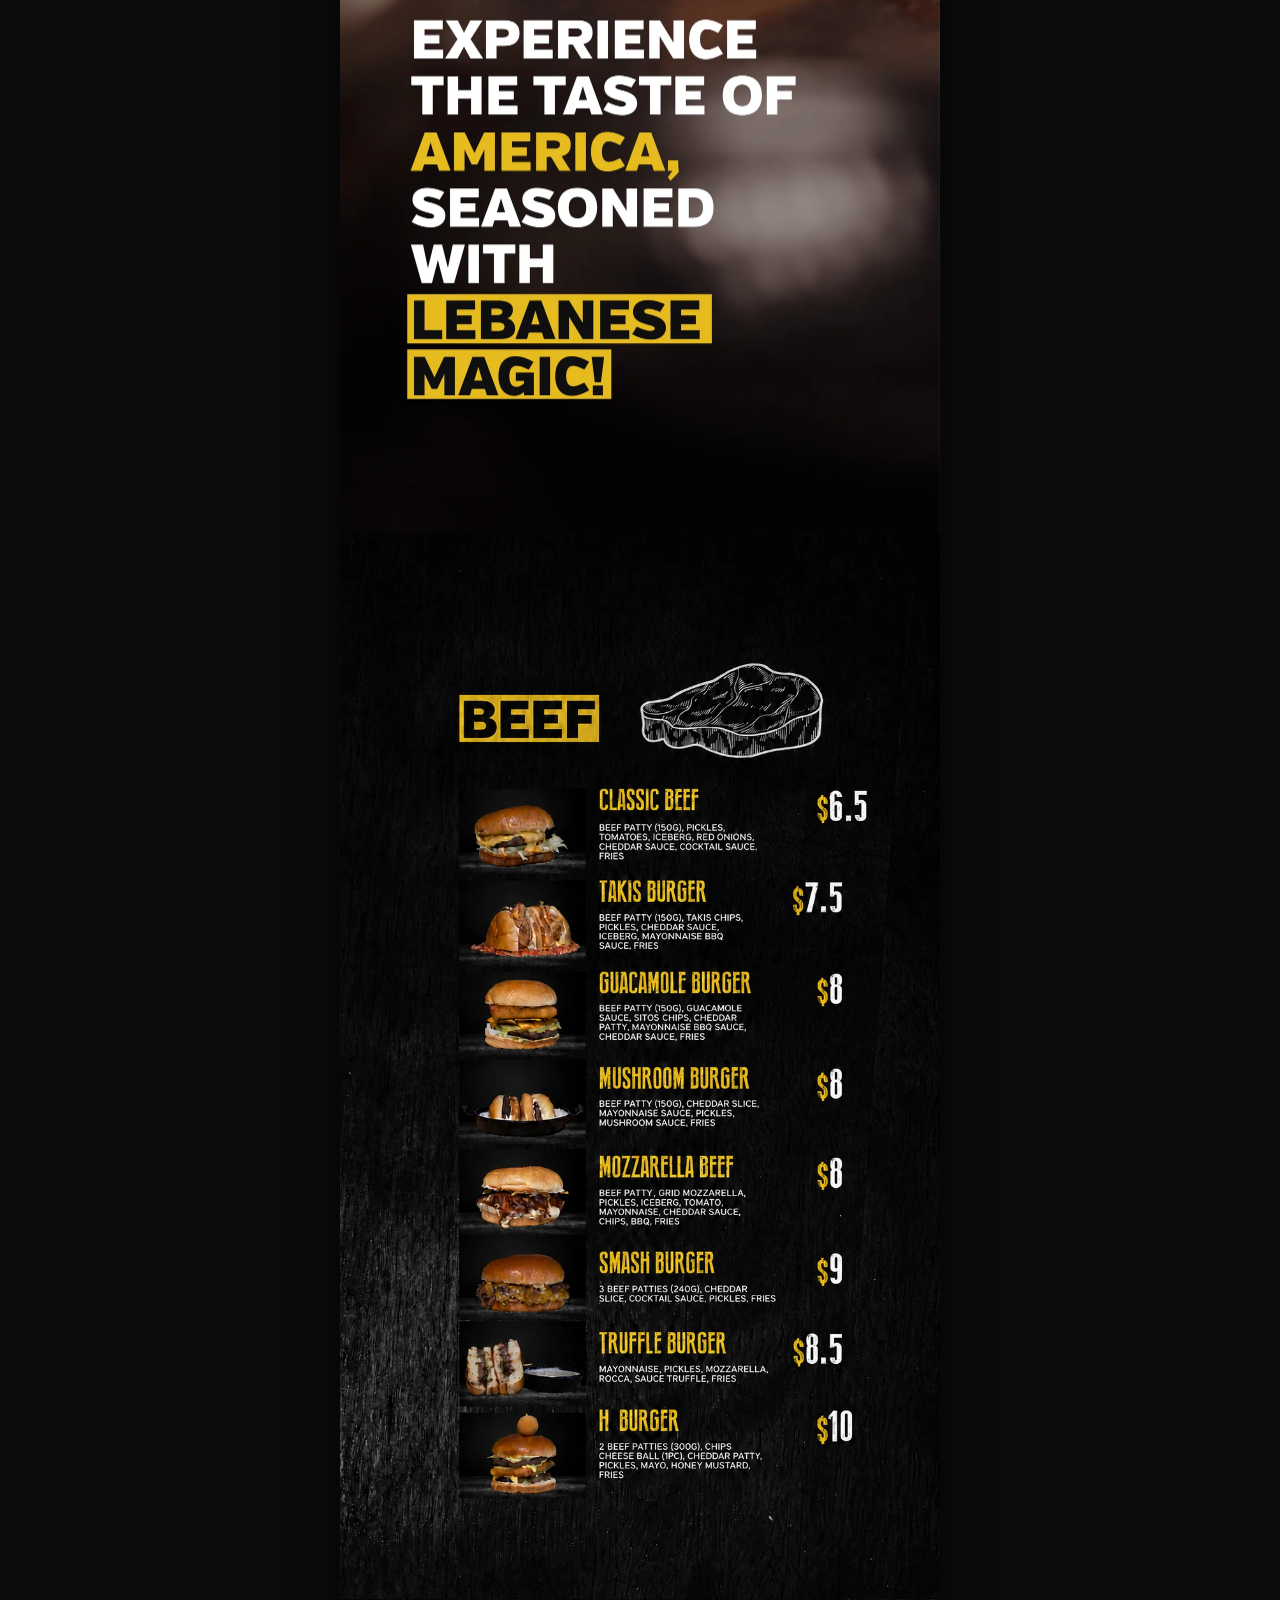
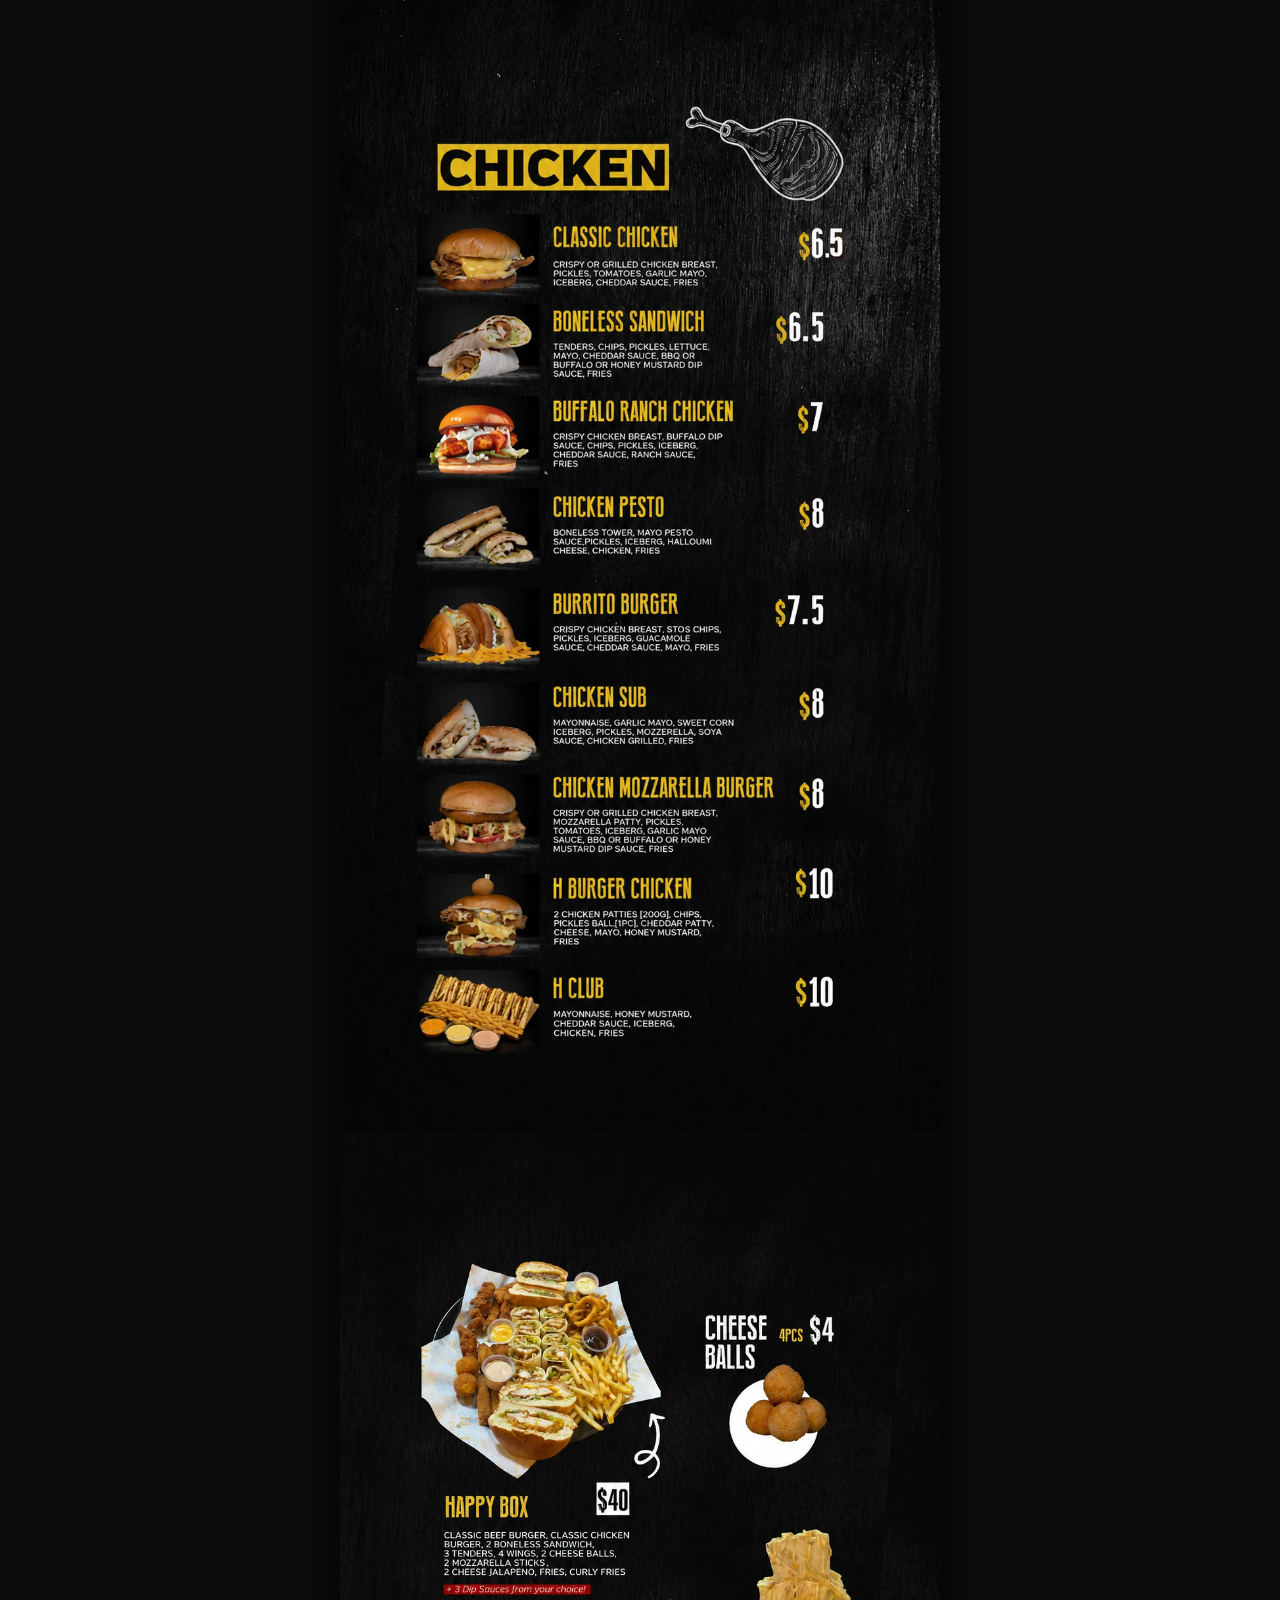
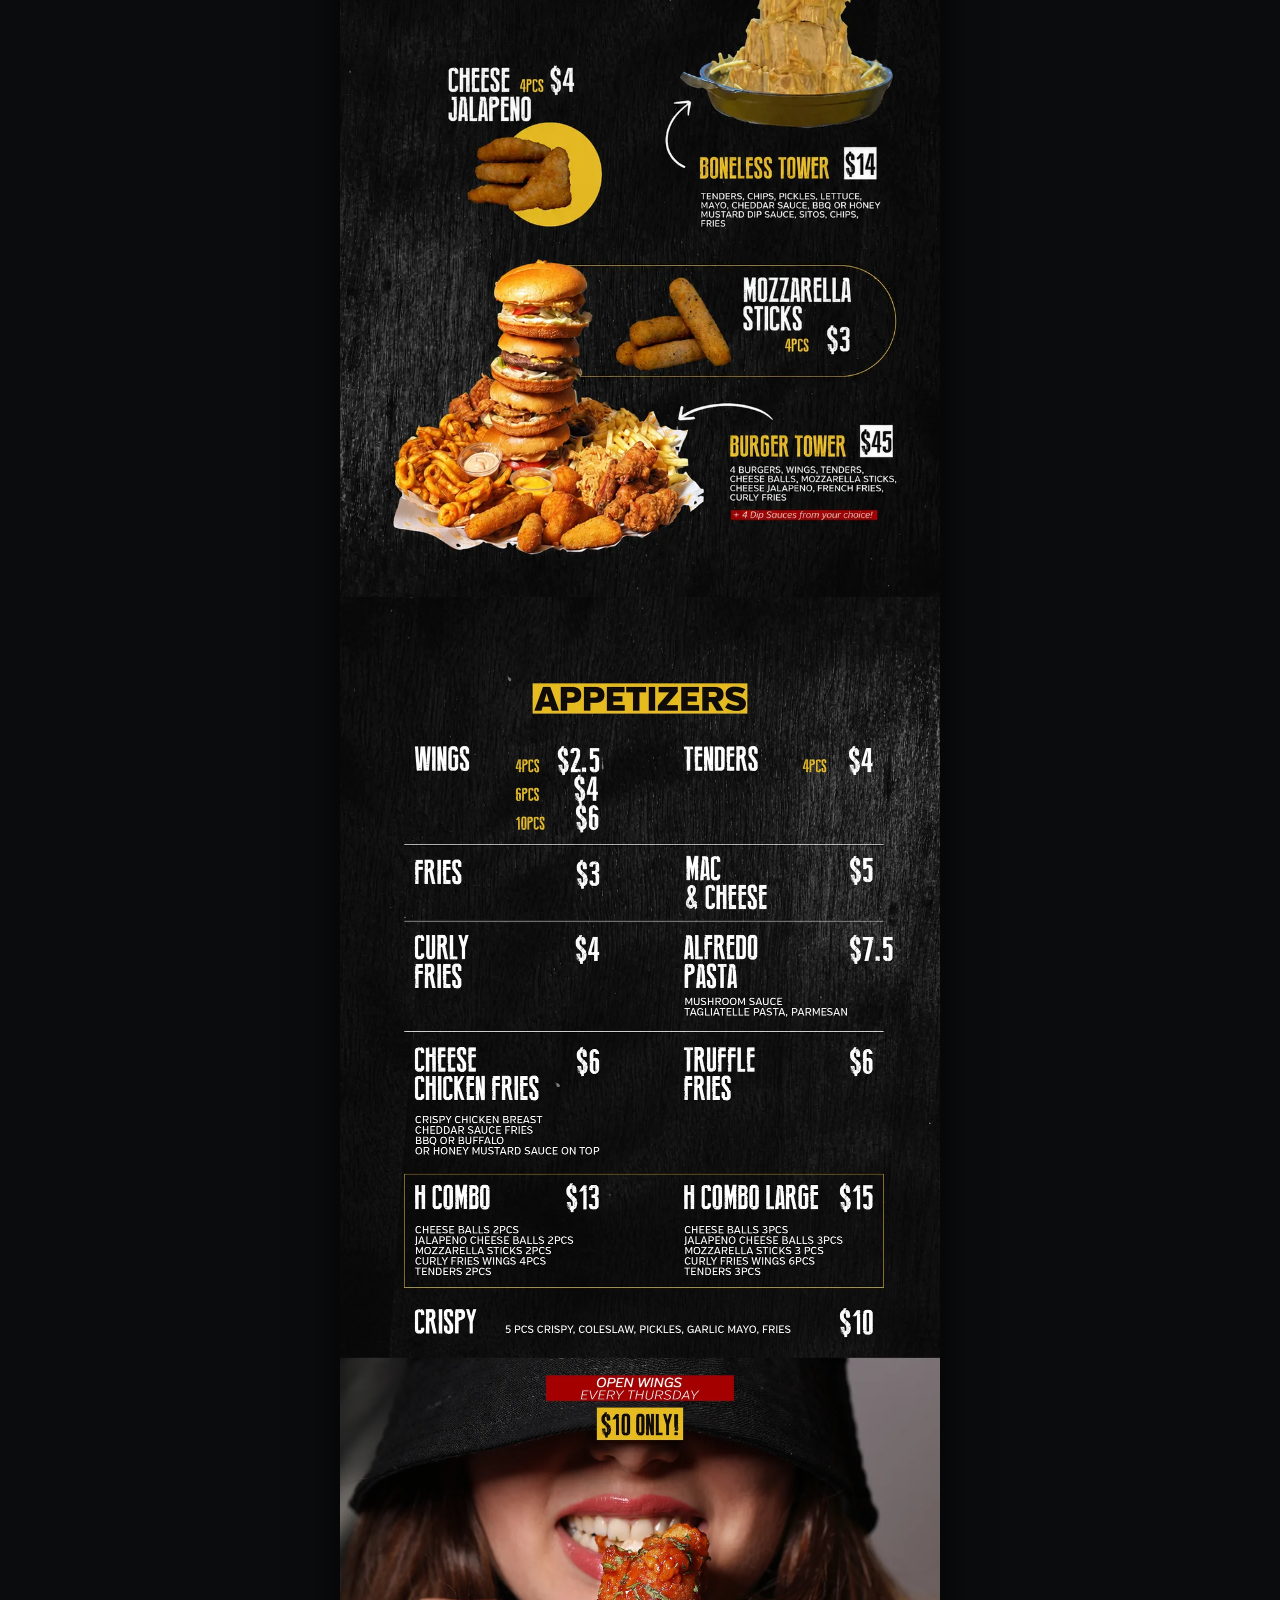
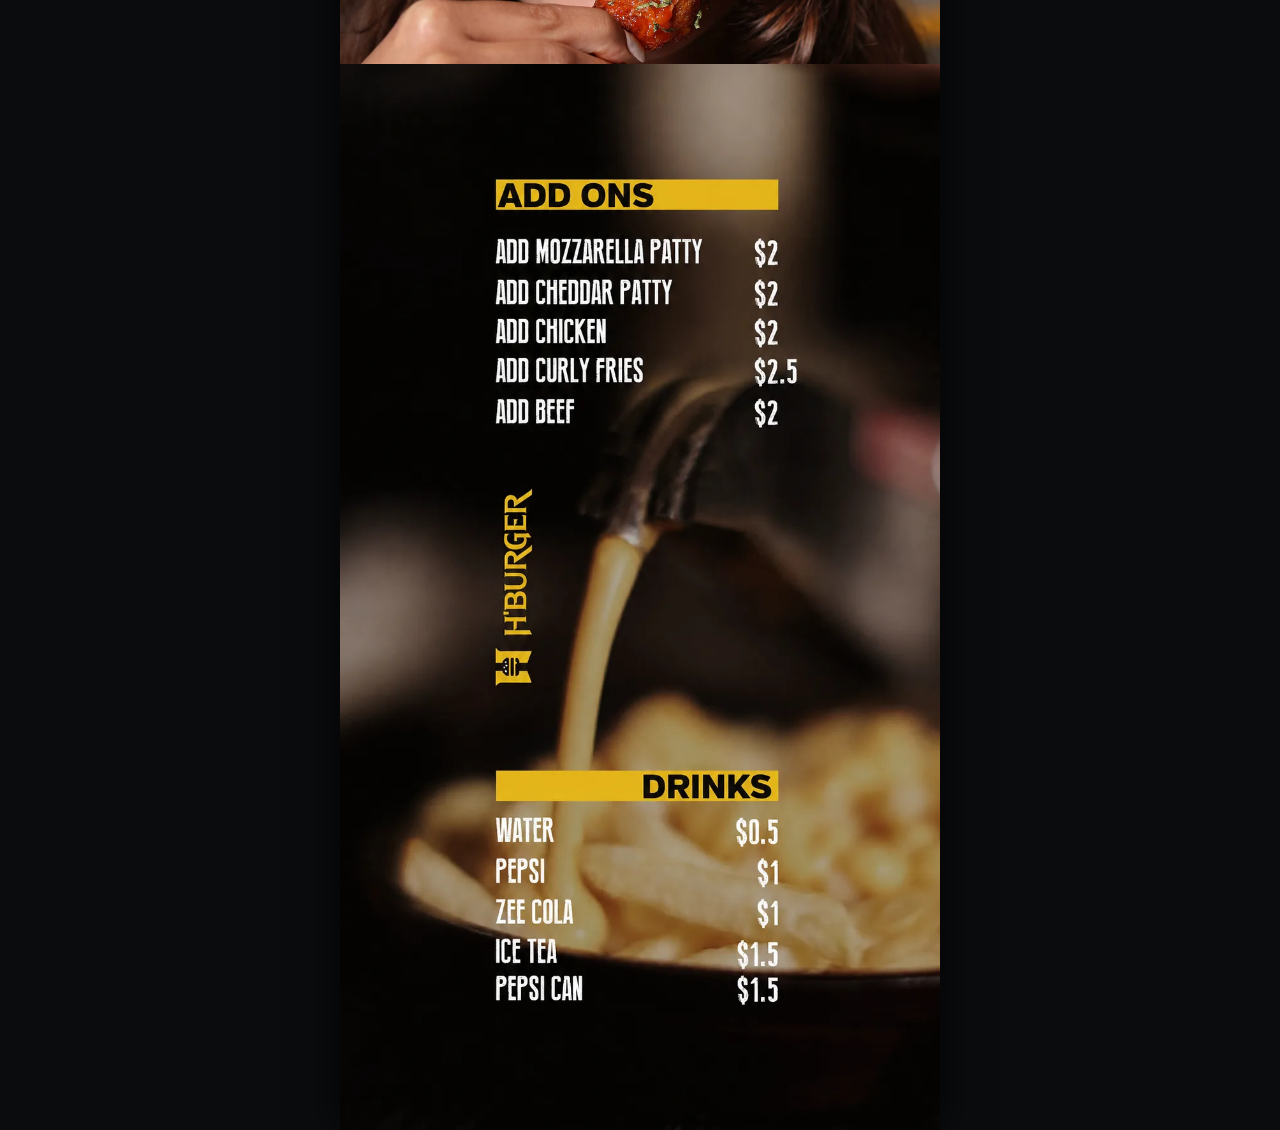
==== commit 8b58be3a: "Update 5th menu picture with native Happy Box () & Burger Tower () prices - 100% clean image stream" ====
--- a/index.html
+++ b/index.html
@@ -16,7 +16,7 @@
 </head>
 <body>
 
-  <!-- Super-fast Vertical Menu Feed -->
+  <!-- Super-fast Vertical Menu Feed (100% Clean Designed Images) -->
   <main class="menu-feed">
     <!-- Story 1 -->
     <img src="images/story-01.webp" alt="H Burger Menu 1" onclick="openZoom(this.src)" loading="eager">
@@ -30,17 +30,13 @@
     <!-- Story 4: Chicken Section -->
     <img src="images/story-04.webp" alt="H Burger Menu 4" onclick="openZoom(this.src)" loading="lazy">
     
-    <!-- Story 5: Combos with Happy Box ($40) & Burger Tower ($45) overlays -->
-    <div class="img-container">
-      <img src="images/story-05.webp" alt="H Burger Menu 5" onclick="openZoom(this.src)" loading="lazy">
-      <div class="price-overlay hb-price">$40</div>
-      <div class="price-overlay bt-price">$45</div>
-    </div>
+    <!-- Story 5: Combos Section -->
+    <img src="images/story-05.webp" alt="H Burger Menu 5" onclick="openZoom(this.src)" loading="lazy">
 
     <!-- Story 6 -->
     <img src="images/story-06.webp" alt="H Burger Menu 6" onclick="openZoom(this.src)" loading="lazy">
 
-    <!-- Story 7: Clean Add-ons with native $2.5 price -->
+    <!-- Story 7: Add-ons & Drinks -->
     <img src="images/story-07.webp" alt="H Burger Menu 7" onclick="openZoom(this.src)" loading="lazy">
   </main>
 
